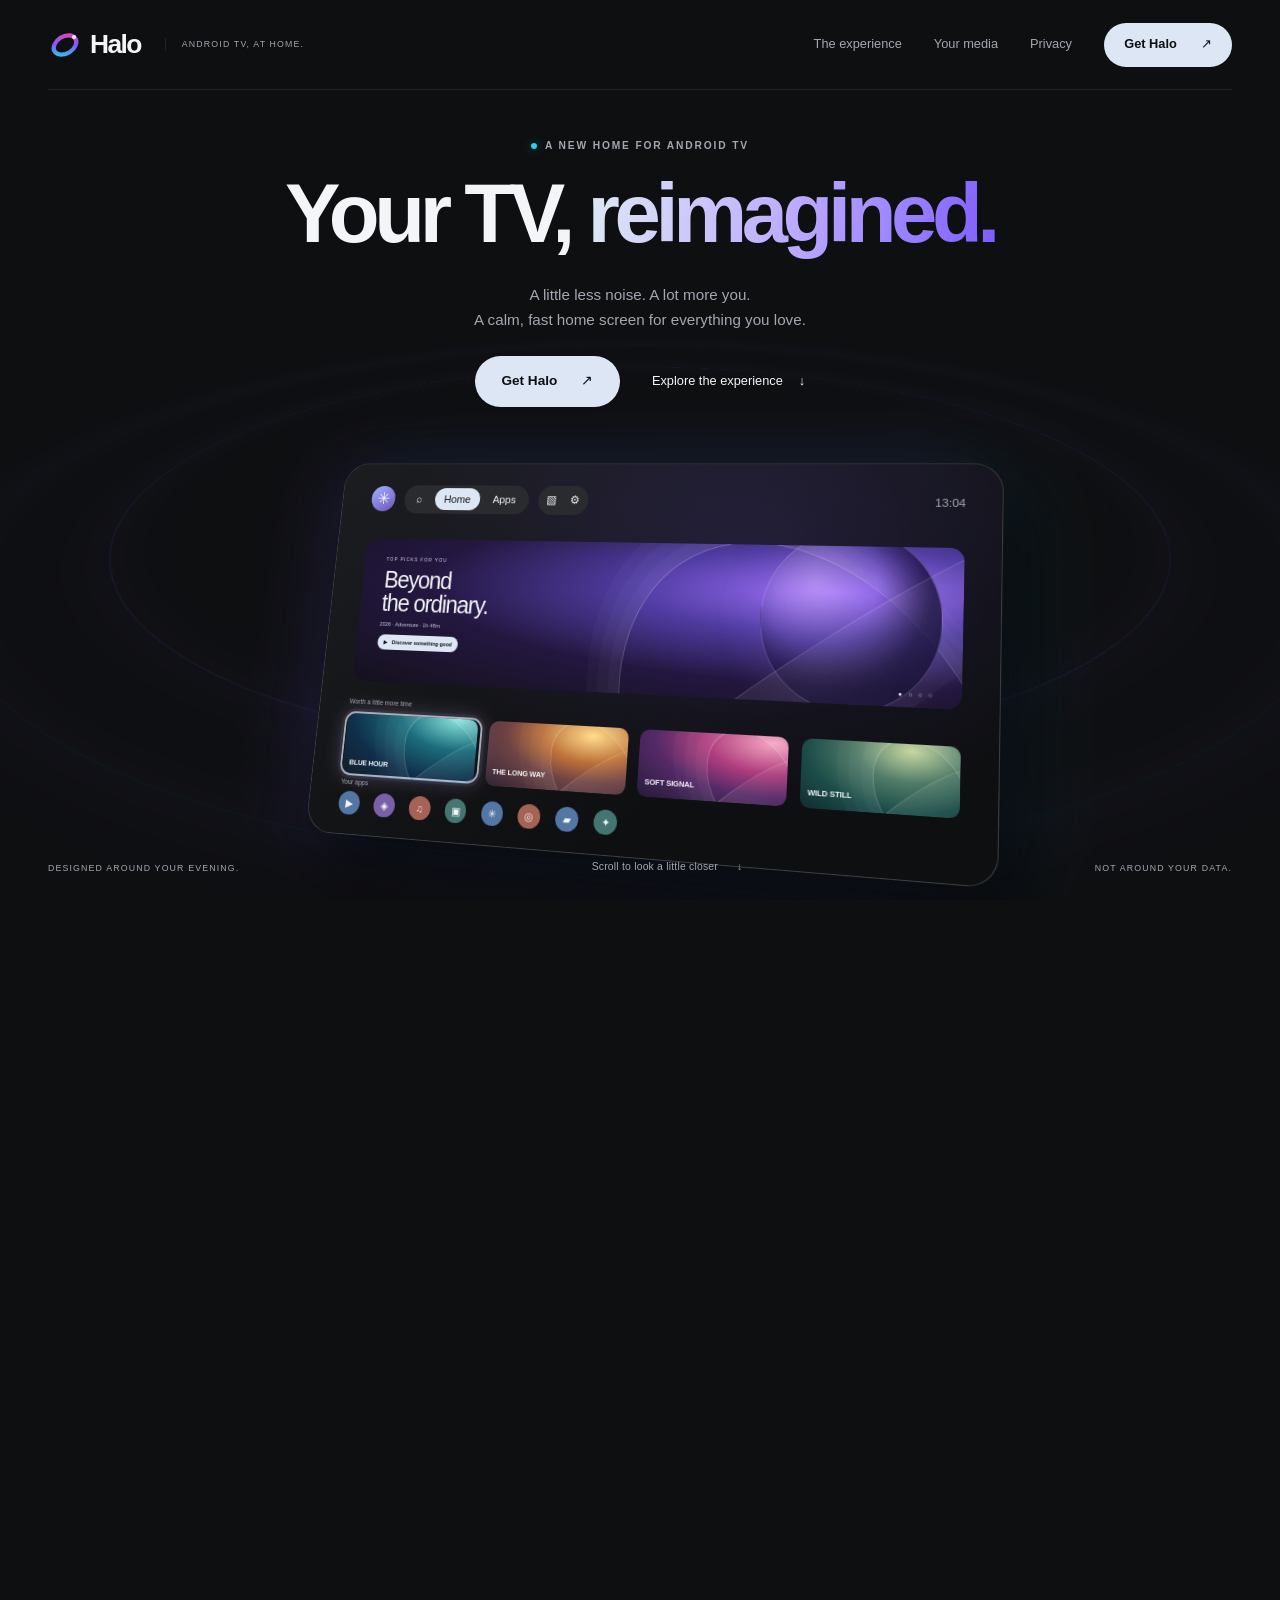
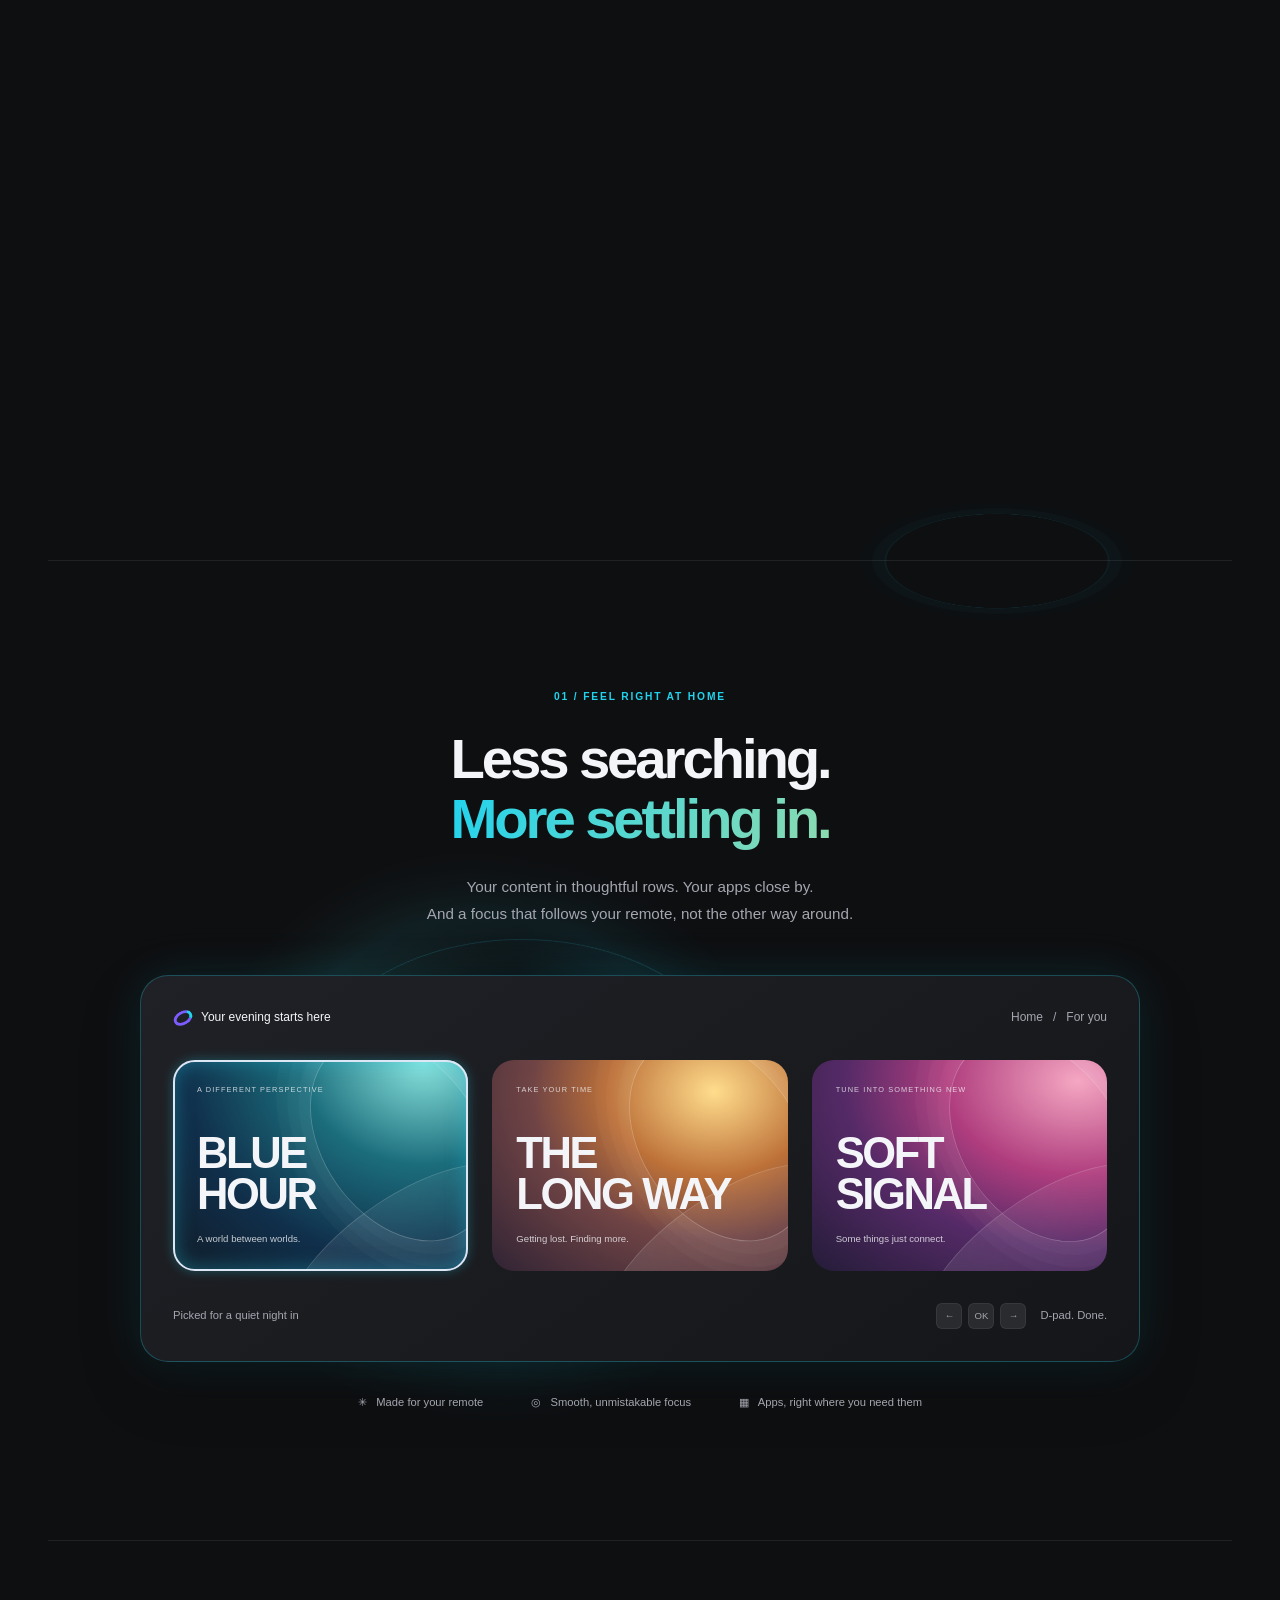
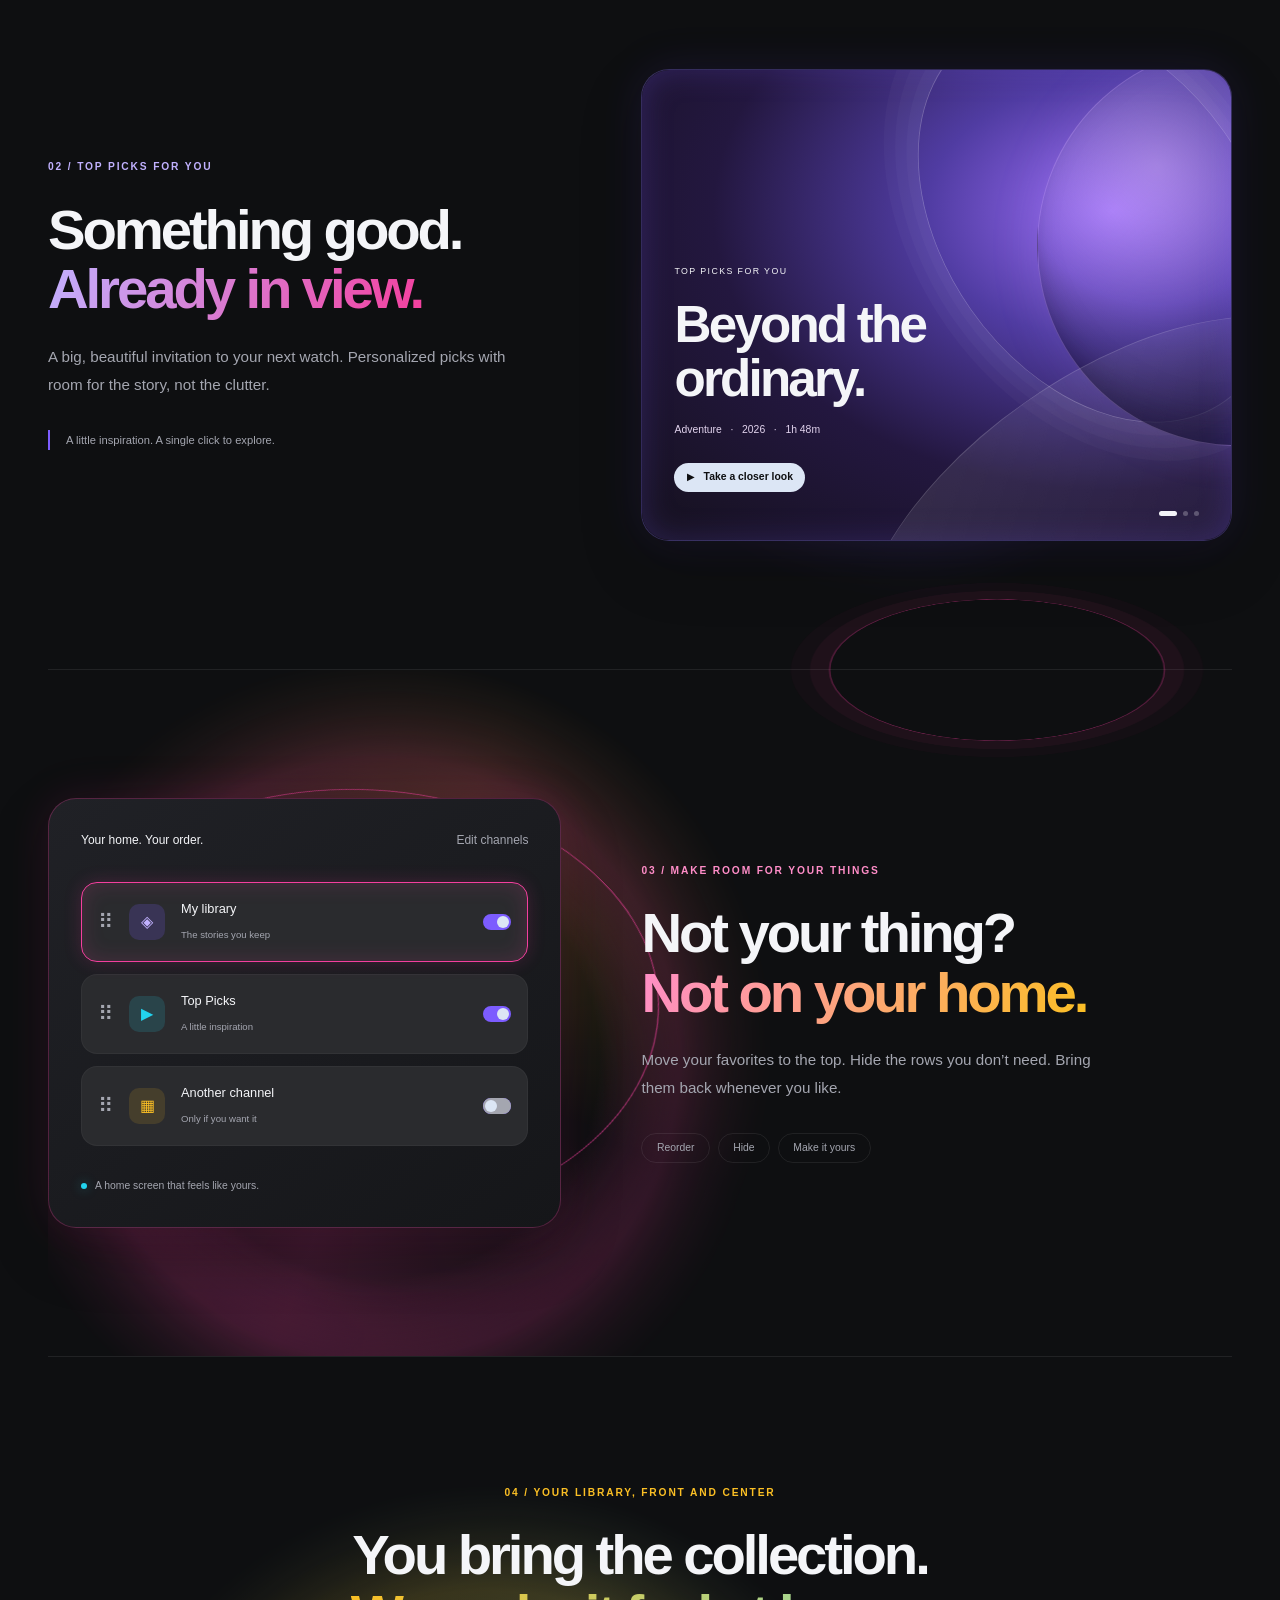
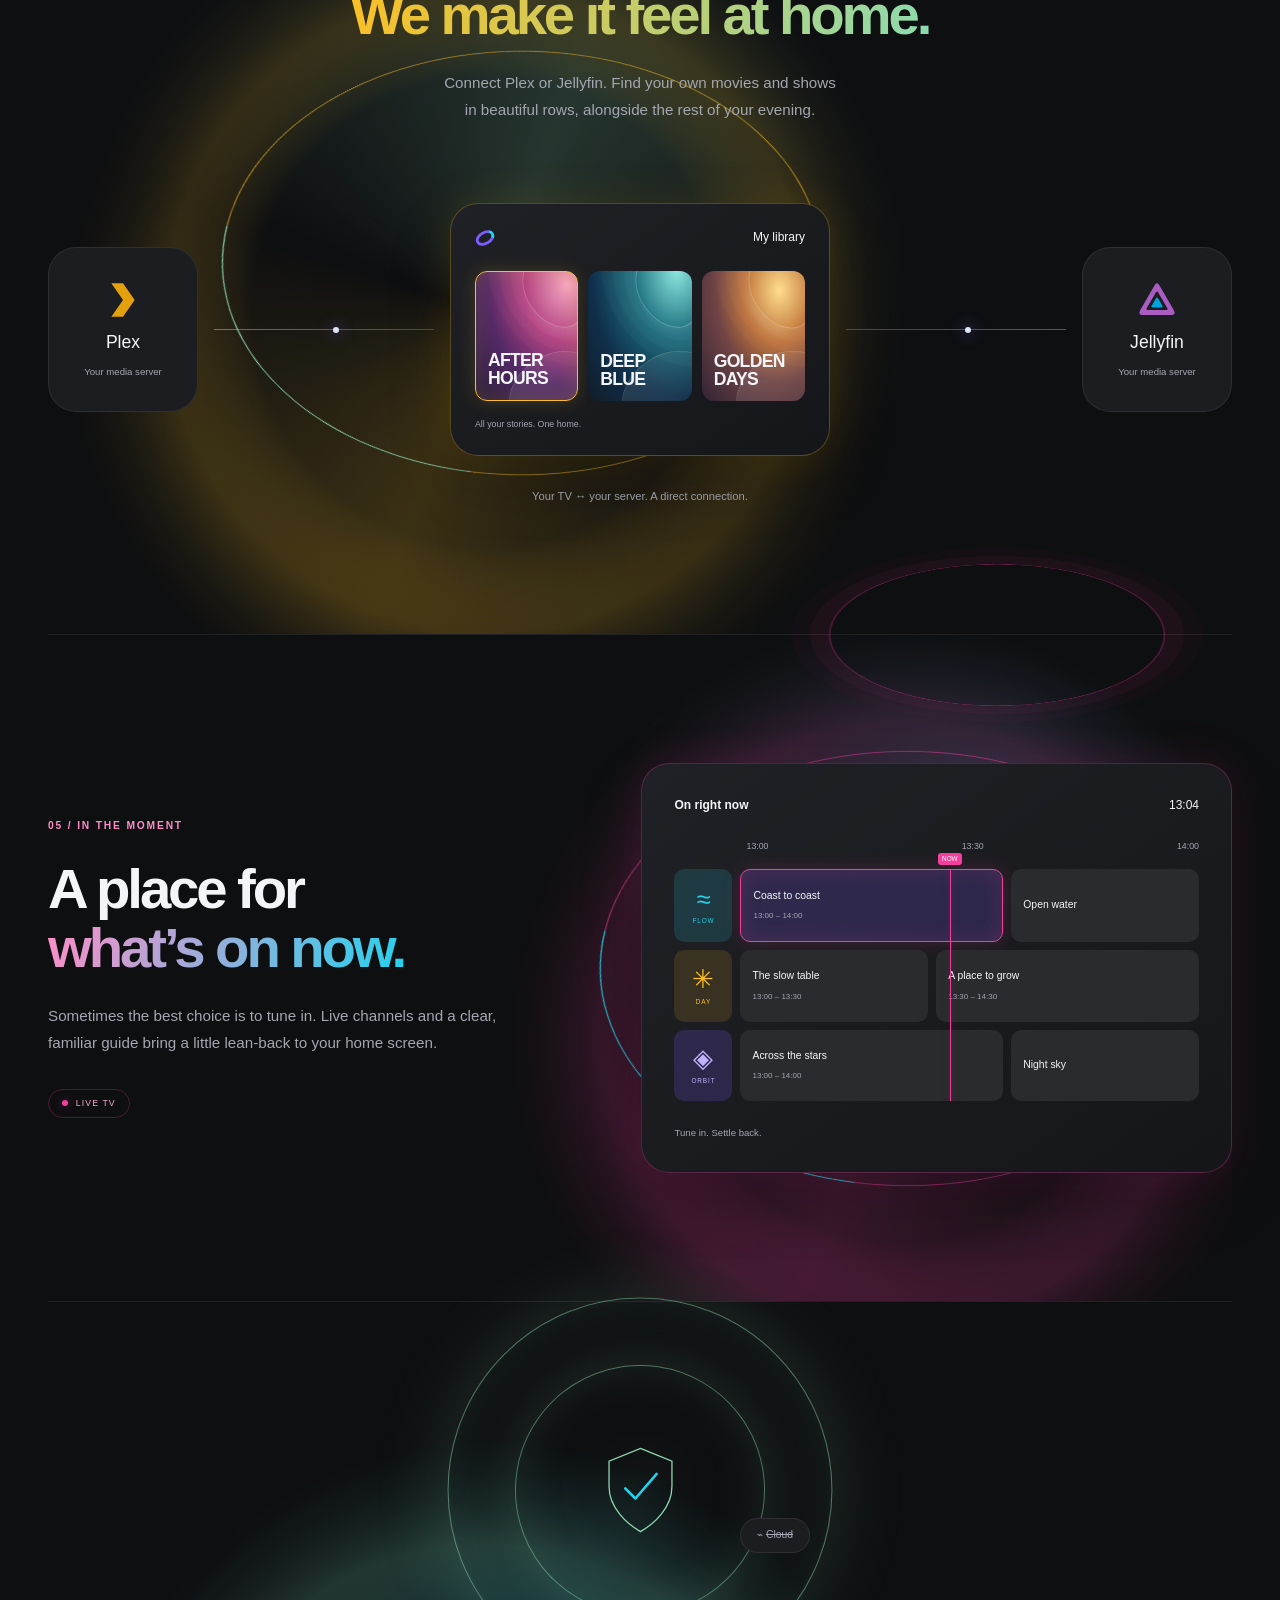
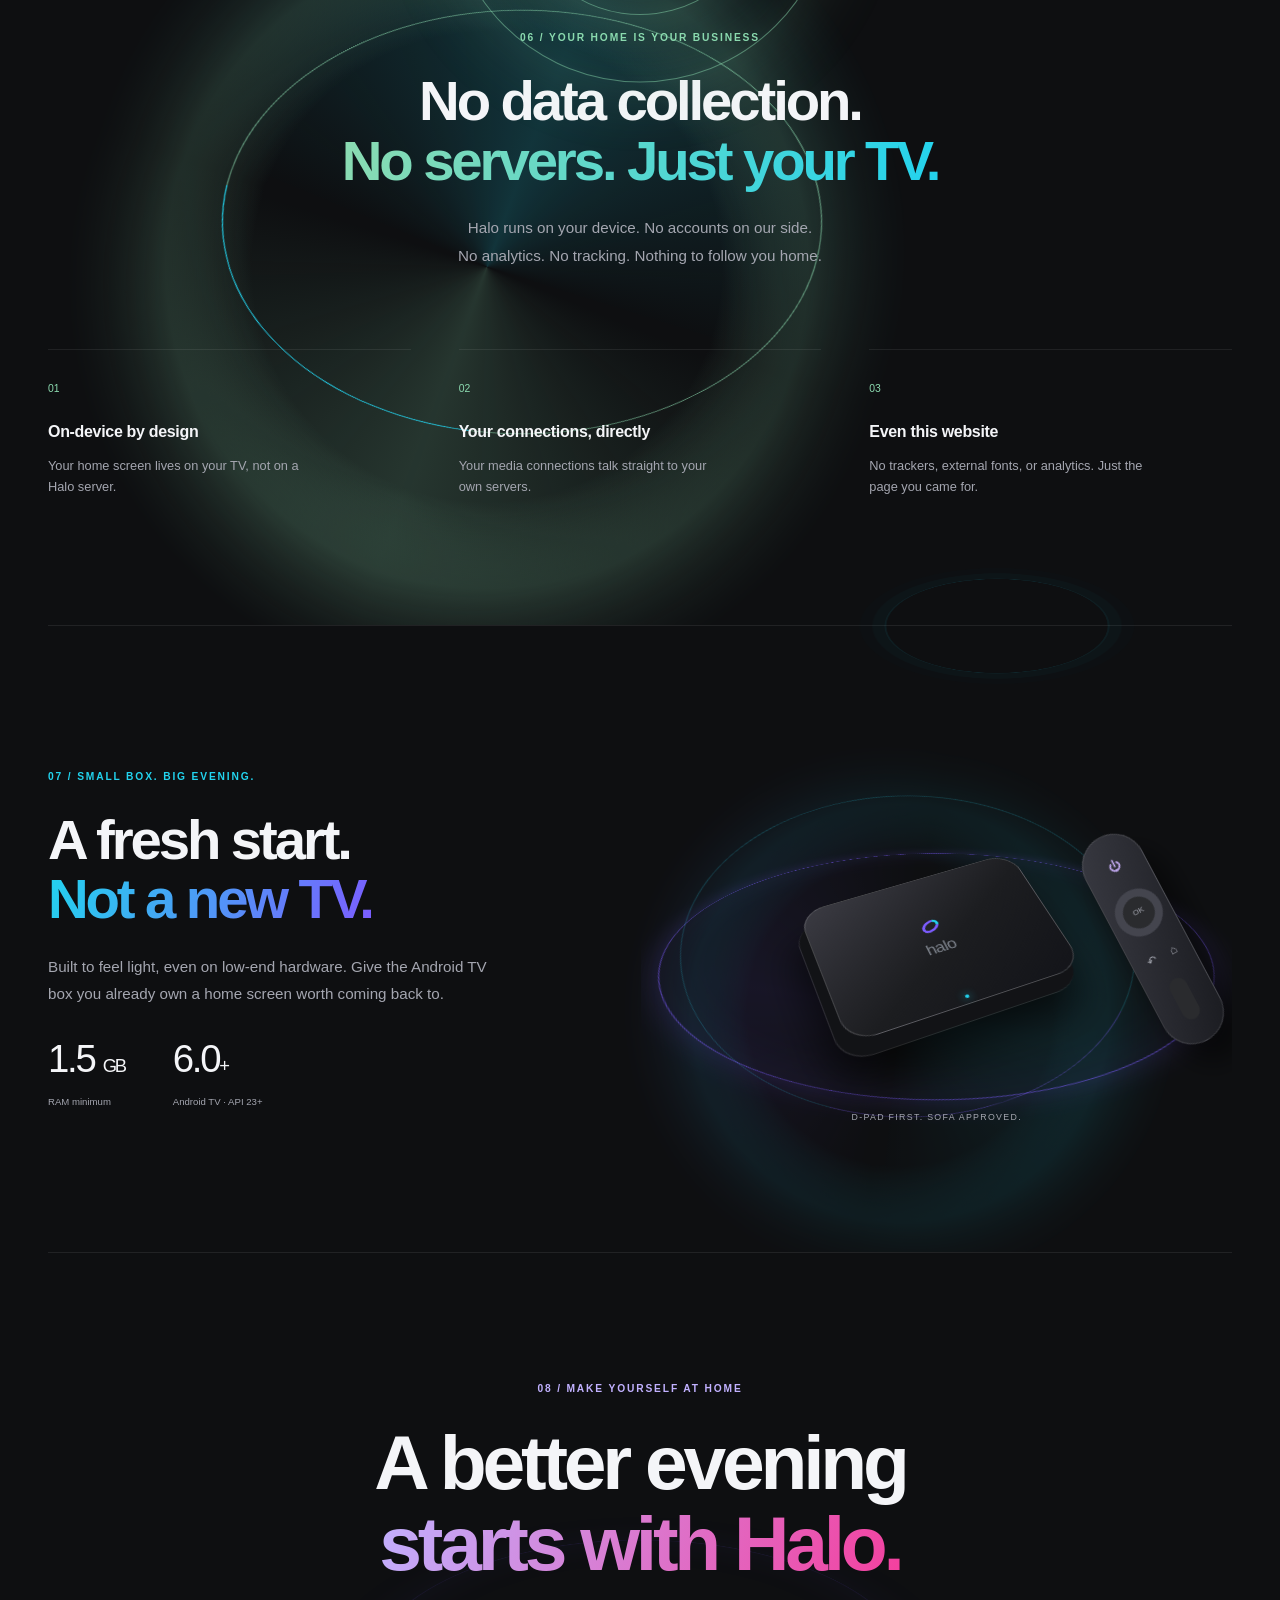
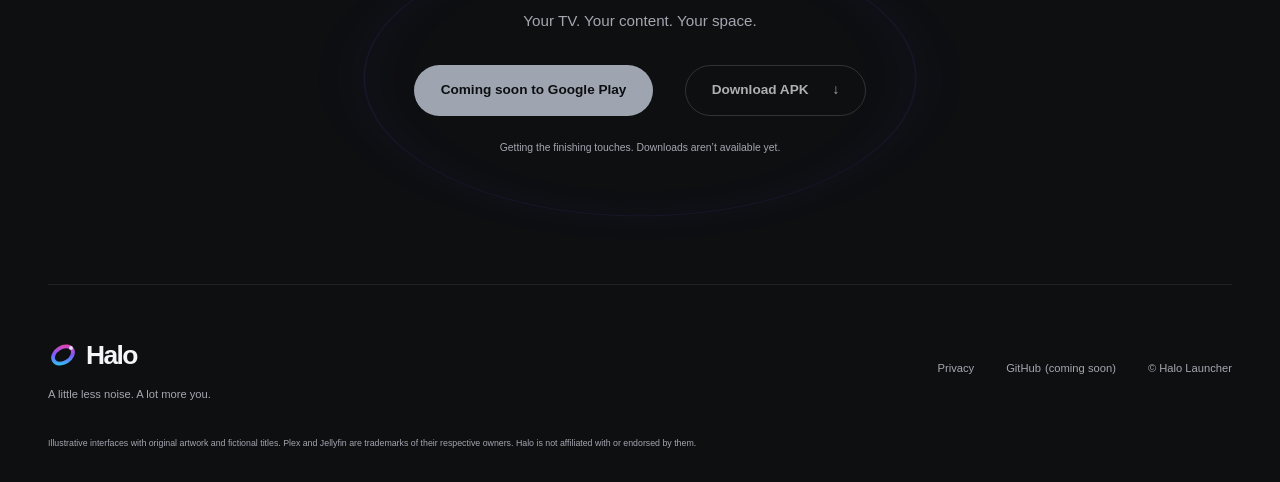
==== index.html @ 6232c65d "Add Halo Launcher presentation website" ====
<!doctype html>
<html lang="en">
<head>
  <meta charset="utf-8">
  <meta name="viewport" content="width=device-width, initial-scale=1">
  <meta name="theme-color" content="#0e0f11">
  <meta name="description" content="Meet Halo: a calm, fast home screen for Android TV. Your apps, personal media, and live TV. On your terms. No data collection. No servers.">
  <meta property="og:type" content="website">
  <meta property="og:title" content="Halo — Your TV, reimagined.">
  <meta property="og:description" content="A calm, fast home screen for Android TV. Your entertainment. Your space.">
  <meta property="og:url" content="https://halolauncher.com/">
  <meta name="twitter:card" content="summary">
  <meta name="twitter:title" content="Halo — Your TV, reimagined.">
  <meta name="twitter:description" content="A calm, fast home screen for Android TV. No data collection. No servers.">
  <link rel="canonical" href="https://halolauncher.com/">
  <link rel="icon" href="favicon.svg" type="image/svg+xml">
  <link rel="stylesheet" href="assets/css/site.css">
  <script src="assets/js/site.js" defer></script>
  <title>Halo — Your TV, reimagined.</title>
</head>
<body>
  <a class="skip" href="#main">Skip to content</a>
  <header class="site-header">
    <a class="brand" href="#" aria-label="Halo home"><img src="favicon.svg" width="34" height="34" alt="">Halo<span class="brand-caption">ANDROID TV, AT HOME.</span></a>
    <nav aria-label="Main navigation">
      <button class="menu-button" aria-expanded="false" aria-controls="nav-links">Menu <span aria-hidden="true">＋</span></button>
      <div id="nav-links" class="nav-links"><a href="#features">The experience</a><a href="#connections">Your media</a><a href="#privacy">Privacy</a><a class="button button-small" href="#download">Get Halo <span aria-hidden="true">↗</span></a></div>
    </nav>
  </header>
  <main id="main">
    <section class="hero" id="intro" aria-labelledby="hero-title">
      <div class="hero-sticky">
        <div class="hero-copy">
          <p class="eyebrow"><span class="status-dot"></span> A NEW HOME FOR ANDROID TV</p>
          <h1 id="hero-title">Your TV,<br class="mobile-break"> <span>reimagined.</span></h1>
          <p>A little less noise. A lot more you.<br>A calm, fast home screen for everything you love.</p>
          <div class="actions"><a class="button" href="#download">Get Halo <span aria-hidden="true">↗</span></a><a class="text-link" href="#features">Explore the experience <span aria-hidden="true">↓</span></a></div>
        </div>
        <div class="hero-stage" role="img" aria-label="Stylized Halo TV home screen with navigation, a Top Picks carousel, content cards, and apps. Scroll to see its six layers separate.">
          <div class="orbit orbit-one"></div><div class="orbit orbit-two"></div>
          <div class="tv-stack">
            <div class="tv-layer backdrop-layer" style="--layer:0"><div class="ambient"></div></div>
            <div class="tv-layer nav-layer" style="--layer:1"><div class="tv-topbar"><span class="avatar">✳</span><div class="tv-pills"><span>⌕</span><b>Home</b><span>Apps</span></div><div class="tv-pills tools"><span>▧</span><span>⚙</span></div><time>13:04</time></div></div>
            <div class="tv-layer picks-layer" style="--layer:2"><div class="tv-pick art art-violet"><div class="pick-text"><small>TOP PICKS FOR YOU</small><strong>Beyond<br>the ordinary.</strong><span>2026 · Adventure · 1h 48m</span><div class="mini-button">▶ &nbsp; Discover something good</div></div><div class="art-orb"></div><div class="tiny-dots">● ○ ○ ○</div></div></div>
            <div class="tv-layer rows-layer" style="--layer:3"><div class="tv-row"><small>Worth a little more time</small><div class="mini-cards"><div class="art art-cyan"><span>BLUE HOUR</span></div><div class="art art-amber"><span>THE LONG WAY</span></div><div class="art art-pink"><span>SOFT SIGNAL</span></div><div class="art art-green"><span>WILD STILL</span></div></div></div></div>
            <div class="tv-layer apps-layer" style="--layer:4"><div class="tv-apps"><small>Your apps</small><div class="app-icons"><i>▶</i><i>◈</i><i>♫</i><i>▣</i><i>✳</i><i>◎</i><i>▰</i><i>✦</i></div></div></div>
            <div class="tv-layer focus-layer" style="--layer:5"><div class="hero-focus"></div></div>
          </div>
          <div class="stack-labels" aria-hidden="true"><span class="layer-label" data-number="01">01 / A little atmosphere</span><span class="layer-label" data-number="02">02 / Familiar by design</span><span class="layer-label" data-number="03">03 / Your next favorite</span><span class="layer-label" data-number="04">04 / Everything in its place</span><span class="layer-label" data-number="05">05 / One click away</span><span class="layer-label" data-number="06">06 / Focus on what matters</span></div>
        </div>
        <div class="hero-bottom"><span>DESIGNED AROUND YOUR EVENING.</span><span class="scroll-cue">Scroll to look a little closer <span aria-hidden="true">↓</span></span><span>NOT AROUND YOUR DATA.</span></div>
      </div>
    </section>

    <section id="features" class="feature home-feature" data-progress aria-labelledby="home-title">
      <div class="feature-halo" aria-hidden="true"></div><div class="halo-divider" aria-hidden="true"></div>
      <div class="section-heading"><p class="eyebrow">01 / FEEL RIGHT AT HOME</p><h2 id="home-title">Less searching.<br><span>More settling in.</span></h2><p>Your content in thoughtful rows. Your apps close by.<br class="desktop-break"> And a focus that follows your remote, not the other way around.</p></div>
      <div class="home-demo demo-panel" role="img" aria-label="Content row demonstration: focus moves smoothly between Blue Hour, The Long Way, and Soft Signal as you scroll.">
        <div class="demo-topline"><span><span class="mini-halo"></span> Your evening starts here</span><span class="muted">Home &nbsp; / &nbsp; For you</span></div>
        <div class="home-cards"><div class="poster art art-cyan"><span class="poster-kicker">A DIFFERENT PERSPECTIVE</span><strong>BLUE<br>HOUR</strong><small>A world between worlds.</small></div><div class="poster art art-amber"><span class="poster-kicker">TAKE YOUR TIME</span><strong>THE<br>LONG WAY</strong><small>Getting lost. Finding more.</small></div><div class="poster art art-pink"><span class="poster-kicker">TUNE INTO SOMETHING NEW</span><strong>SOFT<br>SIGNAL</strong><small>Some things just connect.</small></div><div class="moving-focus"></div></div>
        <div class="home-demo-footer"><span>Picked for a quiet night in</span><div class="remote-hint"><kbd>←</kbd><kbd>OK</kbd><kbd>→</kbd><span>D-pad. Done.</span></div></div>
      </div>
      <div class="feature-notes"><span>✳ &nbsp; Made for your remote</span><span>◎ &nbsp; Smooth, unmistakable focus</span><span>▦ &nbsp; Apps, right where you need them</span></div>
    </section>

    <section class="feature split picks-feature" id="top-picks" data-progress aria-labelledby="picks-title">
      <div class="feature-halo" aria-hidden="true"></div>
      <div class="feature-copy"><p class="eyebrow">02 / TOP PICKS FOR YOU</p><h2 id="picks-title">Something good.<br><span>Already in view.</span></h2><p>A big, beautiful invitation to your next watch. Personalized picks with room for the story, not the clutter.</p><p class="detail-note">A little inspiration. A single click to explore.</p></div>
      <div class="carousel-demo demo-panel" role="img" aria-label="Top Picks carousel advances between invented titles Beyond the Ordinary, Blue Hour, and The Long Way as you scroll.">
        <div class="carousel-track"><article class="carousel-slide art art-violet"><div class="art-orb"></div><div class="slide-copy"><small>TOP PICKS FOR YOU</small><h3>Beyond the<br>ordinary.</h3><p>Adventure &nbsp; · &nbsp; 2026 &nbsp; · &nbsp; 1h 48m</p><span class="mini-button">▶ &nbsp; Take a closer look</span></div></article><article class="carousel-slide art art-cyan"><div class="slide-copy"><small>TOP PICKS FOR YOU</small><h3>Blue<br>Hour.</h3><p>Discovery &nbsp; · &nbsp; 2026 &nbsp; · &nbsp; 52m</p><span class="mini-button">▶ &nbsp; Take a closer look</span></div></article><article class="carousel-slide art art-amber"><div class="slide-copy"><small>TOP PICKS FOR YOU</small><h3>The<br>Long Way.</h3><p>Travel &nbsp; · &nbsp; 2026 &nbsp; · &nbsp; 1h 32m</p><span class="mini-button">▶ &nbsp; Take a closer look</span></div></article></div>
        <div class="carousel-dots"><i></i><i></i><i></i></div>
      </div>
    </section>

    <section class="feature split channels-feature" id="channels" data-progress aria-labelledby="channels-title">
      <div class="feature-halo" aria-hidden="true"></div><div class="halo-divider" aria-hidden="true"></div>
      <div class="channel-demo demo-panel" role="img" aria-label="Editable channels demonstration. A personal library moves to the top, while an unwanted row is hidden.">
        <div class="demo-topline"><span>Your home. Your order.</span><span class="muted">Edit channels</span></div>
        <div class="channel-rows"><div class="channel-row channel-a"><span class="drag-handle">⠿</span><span class="row-icon violet">◈</span><div><strong>My library</strong><small>The stories you keep</small></div><span class="toggle on"></span></div><div class="channel-row channel-b"><span class="drag-handle">⠿</span><span class="row-icon cyan">▶</span><div><strong>Top Picks</strong><small>A little inspiration</small></div><span class="toggle on"></span></div><div class="channel-row channel-c"><span class="drag-handle">⠿</span><span class="row-icon amber">▦</span><div><strong>Another channel</strong><small>Only if you want it</small></div><span class="toggle off"></span></div></div>
        <div class="saved-note"><span class="status-dot"></span> A home screen that feels like yours.</div>
      </div>
      <div class="feature-copy"><p class="eyebrow">03 / MAKE ROOM FOR YOUR THINGS</p><h2 id="channels-title">Not your thing?<br><span>Not on your home.</span></h2><p>Move your favorites to the top. Hide the rows you don’t need. Bring them back whenever you like.</p><div class="inline-tags"><span>Reorder</span><span>Hide</span><span>Make it yours</span></div></div>
    </section>

    <section class="feature connections-feature" id="connections" data-progress aria-labelledby="connections-title">
      <div class="feature-halo" aria-hidden="true"></div>
      <div class="section-heading"><p class="eyebrow">04 / YOUR LIBRARY, FRONT AND CENTER</p><h2 id="connections-title">You bring the collection.<br><span>We make it feel at home.</span></h2><p>Connect Plex or Jellyfin. Find your own movies and shows<br class="desktop-break"> in beautiful rows, alongside the rest of your evening.</p></div>
      <div class="connection-diagram" role="img" aria-label="Plex and Jellyfin connect directly to Halo, bringing your personal media libraries to your TV.">
        <div class="provider provider-plex"><img src="assets/img/plex.svg" width="40" height="40" alt=""><strong>Plex</strong><small>Your media server</small></div>
        <div class="connection-wire wire-left"><span></span></div>
        <div class="library-tv demo-panel"><div class="demo-topline"><span class="mini-halo"></span><span>My library</span></div><div class="library-posters"><div class="art art-pink">AFTER<br>HOURS</div><div class="art art-cyan">DEEP<br>BLUE</div><div class="art art-amber">GOLDEN<br>DAYS</div></div><small>All your stories. One home.</small></div>
        <div class="connection-wire wire-right"><span></span></div>
        <div class="provider provider-jellyfin"><img src="assets/img/jellyfin.svg" width="40" height="40" alt=""><strong>Jellyfin</strong><small>Your media server</small></div>
      </div>
      <p class="diagram-caption">Your TV ↔ your server. A direct connection.</p>
    </section>

    <section class="feature split live-feature" id="live-tv" data-progress aria-labelledby="live-title">
      <div class="feature-halo" aria-hidden="true"></div><div class="halo-divider" aria-hidden="true"></div>
      <div class="feature-copy"><p class="eyebrow">05 / IN THE MOMENT</p><h2 id="live-title">A place for<br><span>what’s on now.</span></h2><p>Sometimes the best choice is to tune in. Live channels and a clear, familiar guide bring a little lean-back to your home screen.</p><span class="live-badge"><span class="status-dot"></span> LIVE TV</span></div>
      <div class="epg demo-panel" role="img" aria-label="Illustrative live TV guide with three invented channels. A now indicator moves across programs as you scroll.">
        <div class="demo-topline"><strong>On right now</strong><span>13:04</span></div><div class="epg-times"><span>13:00</span><span>13:30</span><span>14:00</span></div><div class="epg-body"><div class="epg-row"><span class="station cyan">≈<small>FLOW</small></span><div class="program current">Coast to coast<small>13:00 – 14:00</small></div><div class="program">Open water</div></div><div class="epg-row"><span class="station amber">✳<small>DAY</small></span><div class="program">The slow table<small>13:00 – 13:30</small></div><div class="program">A place to grow<small>13:30 – 14:30</small></div></div><div class="epg-row"><span class="station violet">◈<small>ORBIT</small></span><div class="program">Across the stars<small>13:00 – 14:00</small></div><div class="program">Night sky</div></div><div class="now-line"><span>NOW</span></div></div><p class="epg-caption">Tune in. Settle back.</p>
      </div>
    </section>

    <section class="feature privacy-feature" id="privacy" data-progress aria-labelledby="privacy-title">
      <div class="feature-halo" aria-hidden="true"></div>
      <div class="privacy-visual" aria-hidden="true"><div class="privacy-ring ring-outer"></div><div class="privacy-ring ring-inner"></div><svg class="shield" viewBox="0 0 100 110" fill="none"><path d="M50 6 87 21v30c0 25-21 44-37 53C34 95 13 76 13 51V21Z"/><path class="shield-check" d="m32 53 12 12 25-29"/></svg><span class="privacy-satellite">⌁ <s>Cloud</s></span></div>
      <div class="section-heading"><p class="eyebrow">06 / YOUR HOME IS YOUR BUSINESS</p><h2 id="privacy-title">No data collection.<br><span>No servers. Just your TV.</span></h2><p>Halo runs on your device. No accounts on our side.<br class="desktop-break"> No analytics. No tracking. Nothing to follow you home.</p></div>
      <div class="privacy-facts"><div><span>01</span><h3>On-device by design</h3><p>Your home screen lives on your TV, not on a Halo server.</p></div><div><span>02</span><h3>Your connections, directly</h3><p>Your media connections talk straight to your own servers.</p></div><div><span>03</span><h3>Even this website</h3><p>No trackers, external fonts, or analytics. Just the page you came for.</p></div></div>
    </section>

    <section class="feature split hardware-feature" id="any-tv" data-progress aria-labelledby="hardware-title">
      <div class="feature-halo" aria-hidden="true"></div><div class="halo-divider" aria-hidden="true"></div>
      <div class="feature-copy"><p class="eyebrow">07 / SMALL BOX. BIG EVENING.</p><h2 id="hardware-title">A fresh start.<br><span>Not a new TV.</span></h2><p>Built to feel light, even on low-end hardware. Give the Android TV box you already own a home screen worth coming back to.</p><div class="hardware-specs"><div><strong>1.5 <span>GB</span></strong><small>RAM minimum</small></div><div><strong>6.0<span>+</span></strong><small>Android TV · API 23+</small></div></div></div>
      <div class="hardware-visual" role="img" aria-label="An Android TV box and D-pad remote surrounded by a glowing Halo ring."><div class="hardware-halo"></div><div class="tv-box"><span class="mini-halo"></span><span>halo</span><i></i></div><div class="remote"><span class="remote-power">⏻</span><div class="dpad"><span>OK</span></div><div class="remote-buttons"><span>↶</span><span>⌂</span></div><i></i></div><span class="hardware-label">D-PAD FIRST. SOFA APPROVED.</span></div>
    </section>

    <section class="feature download-feature" id="download" data-progress aria-labelledby="download-title"><div class="download-orbit" aria-hidden="true"></div><p class="eyebrow">08 / MAKE YOURSELF AT HOME</p><h2 id="download-title">A better evening<br><span>starts with Halo.</span></h2><p>Your TV. Your content. Your space.</p><div class="actions"><a class="button unavailable" href="#" aria-disabled="true">Coming soon to Google Play</a><a class="button button-outline unavailable" href="#" aria-disabled="true">Download APK <span aria-hidden="true">↓</span></a></div><p class="availability-note">Getting the finishing touches. Downloads aren’t available yet.</p></section>
  </main>
  <footer class="site-footer"><div><a class="brand" href="#" aria-label="Halo home"><img src="favicon.svg" width="30" height="30" alt="">Halo</a><p>A little less noise. A lot more you.</p></div><div class="footer-links"><a href="#privacy">Privacy</a><a class="unavailable" href="#" aria-disabled="true">GitHub <span class="muted">(coming soon)</span></a><span>© Halo Launcher</span></div><p class="legal-note">Illustrative interfaces with original artwork and fictional titles. Plex and Jellyfin are trademarks of their respective owners. Halo is not affiliated with or endorsed by them.</p></footer>
</body>
</html>
---- assets/css/site.css ----
/* Site tokens. The TV palette is shared by every illustrative interface. */
:root {
  color-scheme: dark;
  --bg: #0e0f11;
  --surface: #1c1d20;
  --surface-raised: #2a2b2e;
  --text: #f4f5f8;
  --muted: #a4a6b0;
  --subtle: #a4a6b0;
  --selected: #dce6f5;
  --violet: #7c5cff;
  --cyan: #22d3ee;
  --pink: #f43f9e;
  --amber: #fbbf24;
  --green: #8cdbb0;
  --line: #ffffff14;
  --radius: 28px;
  --pill: 999px;
  --space-1: .5rem;
  --space-2: 1rem;
  --space-3: 1.5rem;
  --space-4: 2rem;
  --space-5: 3rem;
  --space-6: 5rem;
  --space-7: 8rem;
  --body: 1rem;
  --small: .75rem;
  --heading: clamp(2.35rem, 4.4vw, 4.2rem);
  --page: min(1200px, calc(100% - 96px));
  --accent: var(--cyan);
  --accent-end: var(--green);
  --accent-ink: var(--cyan);
  --halo-opacity: .38;
  font-family: -apple-system, BlinkMacSystemFont, "Segoe UI", sans-serif;
  font-synthesis: none;
  background: var(--bg);
  color: var(--text);
}
* { box-sizing: border-box; }
html { scroll-behavior: smooth; scroll-padding-top: 100px; }
body { margin: 0; font-size: var(--body); line-height: 1.6; }
::selection { background: var(--violet); color: var(--text); }
a { color: inherit; text-decoration: none; }
button { font: inherit; color: inherit; }
a, button { -webkit-tap-highlight-color: transparent; }
a:focus-visible, button:focus-visible { outline: 2px solid var(--cyan); outline-offset: 6px; }
img, svg { display: block; max-width: 100%; }
h1, h2, h3, p { margin: 0; }
h1, h2, h3 { line-height: 1.06; font-weight: 550; letter-spacing: -.055em; text-wrap: balance; }
h2 { font-size: var(--heading); }
h2 span { color: var(--muted); }
p { text-wrap: pretty; }
.muted { color: var(--muted); }
.skip { position: fixed; top: -100px; left: var(--space-2); z-index: 100; background: var(--selected); color: var(--bg); padding: var(--space-2); border-radius: var(--radius); }
.skip:focus { top: var(--space-2); }
.site-header { width: var(--page); height: 90px; margin: auto; display: flex; align-items: center; justify-content: space-between; position: sticky; top: 0; z-index: 20; border-bottom: 1px solid var(--line); background: var(--bg); }
.brand { display: inline-flex; align-items: center; gap: var(--space-1); font-size: 1.65rem; font-weight: 650; letter-spacing: -.06em; line-height: 1; min-height: 44px; }
.brand-caption { font-size: .55rem; line-height: 1.4; font-weight: 500; letter-spacing: .13em; white-space: nowrap; margin-left: var(--space-2); color: var(--muted); padding-left: var(--space-2); border-left: 1px solid var(--line); }
.nav-links { display: flex; align-items: center; gap: var(--space-4); }
.nav-links > a { font-size: .8rem; color: var(--muted); display: inline-flex; align-items: center; min-height: 44px; }
.nav-links > a:hover, .footer-links a:hover { color: var(--text); }
.button { display: inline-flex; align-items: center; justify-content: center; gap: var(--space-3); border-radius: var(--pill); background: var(--selected); color: var(--bg); padding: .85rem 1.6rem; font-size: .85rem; font-weight: 600; border: 1px solid transparent; min-height: 48px; transition: transform 150ms, background 150ms; }
.button:hover { background: var(--text); transform: translateY(-2px); }
.button:active { transform: translateY(0); }
.nav-links > .button-small { color: var(--bg); padding: .55rem 1.2rem; }
.button-outline { background: transparent; color: var(--text); border-color: #ffffff38; }
.button-outline:hover { background: var(--surface-raised); }
.menu-button { display: none; }
.eyebrow { font-size: .64rem; letter-spacing: .18em; font-weight: 600; line-height: 1.6; color: var(--muted); display: flex; align-items: center; gap: var(--space-1); margin-bottom: var(--space-3); }
.status-dot { width: 6px; height: 6px; border-radius: var(--pill); background: var(--cyan); display: inline-block; box-shadow: 0 0 12px #22d3ee66; flex-shrink: 0; }
.actions { display: flex; align-items: center; justify-content: center; gap: var(--space-4); margin-top: var(--space-4); flex-wrap: wrap; }
.text-link { font-size: .8rem; display: inline-flex; align-items: center; gap: var(--space-2); min-height: 44px; }
.text-link:hover { color: var(--cyan); }
.hero { position: relative; overflow: clip; }
.hero-sticky { position: relative; padding-top: var(--space-5); min-height: 850px; }
.hero-copy { position: relative; text-align: center; z-index: 3; }
.hero-copy .eyebrow { justify-content: center; margin-bottom: var(--space-2); }
h1 { font-size: clamp(3.7rem, 6.5vw, 6.2rem); letter-spacing: -.065em; line-height: 1.05; }
h1 span { background: linear-gradient(100deg, #dce6f5 3%, #bba9ff 52%, #7c5cff 100%); background-clip: text; color: transparent; }
.hero-copy > p:not(.eyebrow) { font-size: .95rem; color: var(--muted); margin-top: var(--space-3); line-height: 1.65; }
.hero-copy .actions { margin-top: var(--space-3); }
.mobile-break { display: none; }
.hero-stage { position: relative; height: clamp(350px, 38vw, 540px); width: 100%; perspective: 1400px; display: grid; place-items: center; isolation: isolate; }
.orbit { width: min(1000px, 90vw); aspect-ratio: 1; border: 1px solid #7c5cff24; border-radius: 50%; position: absolute; pointer-events: none; transform: rotateX(70deg) rotateZ(-25deg); box-shadow: 0 0 100px #7c5cff0d, inset 0 0 80px #7c5cff0a; z-index: -1; }
.orbit-two { width: min(1250px, 105vw); border-color: #22d3ee0c; transform: rotateX(70deg) rotateZ(20deg); }
.tv-stack { position: relative; width: min(760px, 72vw); aspect-ratio: 16 / 9; container-type: inline-size; transform-style: preserve-3d; transform: rotateX(13deg) rotateY(-16deg) rotateZ(4deg); }
.tv-layer { position: absolute; inset: 0; border-radius: var(--radius); transform-style: preserve-3d; pointer-events: none; }
.backdrop-layer { background: var(--bg); border: 1px solid #ffffff32; box-shadow: 20px 35px 65px #0009, -25px 0 80px #7c5cff20, 30px 0 90px #22d3ee14; }
.ambient { position: absolute; inset: 0; overflow: hidden; border-radius: inherit; background: radial-gradient(ellipse at 65% 20%, #7c5cff26, transparent 60%), linear-gradient(145deg, var(--surface), var(--bg) 70%); }
.tv-topbar { position: absolute; top: 6%; left: 5%; right: 5%; display: flex; align-items: center; gap: 1.6cqw; font-size: 1.65cqw; }
.avatar { display: grid; place-items: center; width: 4cqw; height: 4cqw; font-size: 2.5cqw; border-radius: var(--pill); background: linear-gradient(145deg, #9bb5fc, #7452be); }
.tv-pills { display: flex; align-items: center; padding: .5cqw; background: var(--surface-raised); border-radius: var(--pill); gap: .6cqw; }
.tv-pills > * { padding: .4cqw 1.5cqw; font-weight: 500; }
.tv-pills b { border-radius: var(--pill); background: var(--selected); color: var(--bg); }
.tools span { padding: .4cqw .8cqw; }
.tv-topbar time { margin-left: auto; color: var(--muted); }
.tv-pick { position: absolute; top: 21%; left: 5%; right: 5%; height: 39%; border-radius: 2cqw; overflow: hidden; }
.art { position: relative; isolation: isolate; overflow: hidden; background-color: var(--surface); }
.tv-pick.art { position: absolute; }
.art-violet { background: radial-gradient(ellipse at 80% 30%, #9b6df7 0%, #503ca2 28%, #23173f 60%, #15111d); }
.art-cyan { background: radial-gradient(ellipse at 85% 0%, #8ce6df, #1b6d7c 35%, #102f4b 68%, #111c28); }
.art-amber { background: radial-gradient(ellipse at 75% 15%, #ffdd8d, #bd7138 33%, #704445 58%, #302334); }
.art-pink { background: radial-gradient(ellipse at 90% 10%, #f5a7c2, #af3d7e 35%, #552a67 62%, #241c38); }
.art-green { background: radial-gradient(ellipse at 70% 10%, #c7d8a1, #527c69 35%, #1c4d49 68%, #112b30); }
.art::before { content: ""; position: absolute; width: 75%; aspect-ratio: 1; border-radius: 50%; border: 1px solid #ffffff42; box-shadow: 0 0 0 14px #ffffff06, 0 0 0 28px #ffffff06, 0 0 0 42px #ffffff06; right: -15%; top: -15%; z-index: -1; transform: rotate(-35deg) scaleX(.7); }
.art::after { content: ""; position: absolute; width: 100%; height: 65%; background: linear-gradient(145deg, #ffffff1c, #ffffff00); border-top: 1px solid #ffffff25; border-radius: 50%; transform: rotate(-35deg); right: -30%; bottom: -30%; z-index: -1; }
.art-orb { position: absolute; height: 115%; aspect-ratio: 1; right: 3%; top: -10%; border-radius: 50%; background: radial-gradient(circle at 30% 30%, #f4d6ff55, #a98ce722 35%, #1c143a99 65%); border: 1px solid #d5b1ff33; box-shadow: inset -20px -20px 35px #120a3499, 0 0 50px #c6a0ff20; z-index: -1; }
.pick-text { position: absolute; top: 12%; left: 4%; display: flex; flex-direction: column; align-items: flex-start; gap: .8cqw; }
.pick-text small { font-size: .75cqw; letter-spacing: .2em; color: #e3d9fa; }
.pick-text strong { font-size: 3.6cqw; line-height: 1; font-weight: 500; letter-spacing: -.05em; }
.pick-text > span { font-size: .85cqw; color: #d4c9e7; }
.mini-button { padding: .6em 1.2em; border-radius: var(--pill); display: inline-flex; align-items: center; background: var(--selected); color: var(--bg); font-size: .8cqw; font-weight: 600; }
.tiny-dots { position: absolute; bottom: 5%; right: 4%; font-size: .9cqw; letter-spacing: .3em; color: var(--selected); }
.tv-row { position: absolute; top: 64%; left: 5%; right: 5%; }
.tv-row > small, .tv-apps > small { display: block; font-size: 1cqw; margin-bottom: 1cqw; color: var(--muted); }
.mini-cards { display: grid; grid-template-columns: repeat(4, 1fr); gap: 1.8cqw; }
.mini-cards > div { aspect-ratio: 2.3; border-radius: 1.4cqw; display: flex; align-items: flex-end; padding: 1cqw; }
.mini-cards span { font-size: 1.1cqw; font-weight: 600; letter-spacing: -.02em; }
.tv-apps { position: absolute; top: 85%; left: 5%; right: 5%; }
.tv-apps > small { margin-bottom: .6cqw; }
.app-icons { display: flex; gap: 2.3cqw; }
.app-icons i { width: 3.4cqw; height: 3.4cqw; font-size: 1.5cqw; font-style: normal; display: grid; place-items: center; border-radius: var(--pill); background: #5376a4; color: var(--text); }
.app-icons i:nth-child(2n) { background: #7960a8; }.app-icons i:nth-child(3n) { background: #a76256; }.app-icons i:nth-child(4n) { background: #437671; }
.hero-focus { position: absolute; top: 68%; left: 4.5%; width: 22.3%; height: 16.7%; border-radius: 1.7cqw; border: 2px solid #dce6f5bb; box-shadow: 0 0 20px #c6b1ff44, 0 0 0 3px #ffffff0d; }
.stack-labels { position: absolute; bottom: 7%; width: var(--page); max-width: 850px; display: grid; grid-template-columns: repeat(3, minmax(0, 1fr)); gap: var(--space-1); text-align: center; pointer-events: none; }
.layer-label { padding: var(--space-1); border: 1px solid var(--line); border-radius: var(--pill); background: var(--bg); font-size: 10px; letter-spacing: .08em; text-transform: uppercase; color: var(--text); opacity: 0; white-space: nowrap; }
.layer-label::before { content: ""; width: 24px; height: 1px; background: var(--violet); display: inline-block; vertical-align: middle; margin-right: var(--space-1); }
.hero-bottom { width: var(--page); display: flex; align-items: center; justify-content: space-between; margin: auto; position: relative; z-index: 3; padding-bottom: var(--space-3); font-size: .55rem; letter-spacing: .13em; color: var(--subtle); }
.scroll-cue { color: var(--muted); letter-spacing: .02em; font-size: .65rem; }.scroll-cue span { margin-left: var(--space-2); }
.feature { width: var(--page); margin: auto; padding: var(--space-7) 0; border-top: 1px solid var(--line); position: relative; isolation: isolate; --progress: 0; }
.home-feature { --accent: var(--cyan); --accent-end: var(--green); --accent-ink: var(--cyan); }
.picks-feature { --accent: var(--violet); --accent-end: var(--pink); --accent-ink: #c1b1ff; }
.channels-feature { --accent: var(--pink); --accent-end: var(--amber); --accent-ink: #ff8dc8; }
.connections-feature { --accent: var(--amber); --accent-end: var(--green); --accent-ink: var(--amber); }
.live-feature { --accent: var(--pink); --accent-end: var(--cyan); --accent-ink: #ff8dc8; }
.privacy-feature { --accent: var(--green); --accent-end: var(--cyan); --accent-ink: var(--green); }
.hardware-feature { --accent: var(--cyan); --accent-end: var(--violet); --accent-ink: var(--cyan); }
.download-feature { --accent: var(--violet); --accent-end: var(--pink); --accent-ink: #c1b1ff; }
.feature .eyebrow { color: var(--accent-ink); }
.feature h2 span { color: var(--accent-ink); background: linear-gradient(110deg, var(--accent-ink), var(--accent-end)); background-clip: text; -webkit-text-fill-color: transparent; }
/* Decorative halos live in their own clipped plane, never over the copy. */
.feature-halo { position: absolute; inset: 0; z-index: -1; overflow: clip; pointer-events: none; }
.feature-halo::before { content: ""; position: absolute; width: min(90%, 760px); aspect-ratio: 1; left: 5%; top: 20%; border-radius: 50%; background: radial-gradient(ellipse, transparent 38%, color-mix(in srgb, var(--accent) 26%, transparent) 52%, transparent 70%), conic-gradient(from 30deg, transparent, color-mix(in srgb, var(--accent) 20%, transparent), transparent, color-mix(in srgb, var(--accent-end) 20%, transparent), transparent); opacity: var(--halo-opacity); transform: rotate(-20deg) scale(.85); }
.feature-halo::before { mask-image: radial-gradient(circle, #000 40%, transparent 70%); }
.split .feature-halo::before { width: 60%; left: 42%; top: 5%; }
.channels-feature .feature-halo::before { left: -2%; }
.feature-halo::after { content: ""; position: absolute; width: min(65%, 520px); aspect-ratio: 1; left: 18%; top: 28%; border: 1px solid color-mix(in srgb, var(--accent) 65%, transparent); border-bottom-color: var(--accent-end); border-radius: 50%; opacity: var(--halo-opacity); transform: rotateX(45deg) rotate(-25deg); }
.split .feature-halo::after { left: 50%; top: 10%; width: 45%; }
.channels-feature .feature-halo::after { left: 3%; }
.halo-divider { position: absolute; width: min(36%, 280px); aspect-ratio: 1; top: 0; right: 8%; border: 1px solid color-mix(in srgb, var(--accent) 45%, transparent); border-radius: 50%; transform: translateY(-50%) rotateX(65deg); pointer-events: none; z-index: -1; box-shadow: 0 0 0 16px color-mix(in srgb, var(--accent) 5%, transparent), 0 0 0 32px color-mix(in srgb, var(--accent) 3%, transparent); }
.section-heading { text-align: center; max-width: 850px; margin: 0 auto var(--space-5); }
.section-heading .eyebrow { justify-content: center; }
.section-heading > p:not(.eyebrow), .feature-copy > p:not(.eyebrow) { color: var(--muted); font-size: .95rem; line-height: 1.8; margin-top: var(--space-3); }
.demo-panel { background: linear-gradient(145deg, #202126, #151619); border: 1px solid color-mix(in srgb, var(--accent) 28%, transparent); border-radius: var(--radius); box-shadow: 0 24px 64px #0003, 0 0 48px color-mix(in srgb, var(--accent) 12%, transparent); }
.channel-a, .program.current, .library-posters > :first-child { border: 1px solid var(--accent); box-shadow: inset 0 0 22px color-mix(in srgb, var(--accent) 16%, transparent), 0 0 18px color-mix(in srgb, var(--accent) 18%, transparent); }
.carousel-demo::after { content: ""; position: absolute; inset: 0; border-radius: inherit; box-shadow: inset 0 0 32px color-mix(in srgb, var(--accent) 22%, transparent); pointer-events: none; }
.privacy-feature .privacy-ring { border-color: color-mix(in srgb, var(--accent) 50%, transparent); box-shadow: 0 0 70px color-mix(in srgb, var(--accent) 16%, transparent), inset 0 0 50px color-mix(in srgb, var(--accent) 10%, transparent); }
.privacy-feature .shield { stroke: var(--accent-ink); filter: drop-shadow(0 0 20px color-mix(in srgb, var(--accent) 40%, transparent)); }
.privacy-facts > div > span { color: var(--accent-ink); }
.home-demo { padding: var(--space-4); max-width: 1000px; margin: auto; }
.demo-topline { display: flex; align-items: center; justify-content: space-between; gap: var(--space-2); font-size: .75rem; margin-bottom: var(--space-4); }.demo-topline > span:first-child { display: inline-flex; align-items: center; gap: var(--space-1); }
.mini-halo { display: inline-block; width: 20px; height: 14px; border: 3px solid var(--violet); border-right-color: var(--cyan); border-radius: 50%; transform: rotate(-30deg); }
.home-cards { position: relative; display: grid; grid-template-columns: repeat(3, 1fr); gap: var(--space-3); }
.poster { border-radius: 22px; aspect-ratio: 1.4; display: flex; flex-direction: column; justify-content: flex-end; padding: var(--space-3); }
.poster-kicker { font-size: .46rem; letter-spacing: .15em; margin-bottom: auto; color: #f4f5f8cc; }
.poster strong { font-size: clamp(1.2rem, 3.4vw, 3rem); line-height: .95; letter-spacing: -.055em; font-weight: 550; margin-top: var(--space-3); }
.poster small { font-size: .6rem; margin-top: var(--space-2); color: #f4f5f8cc; }
.moving-focus { position: absolute; top: 0; bottom: 0; left: 0; width: calc((100% - 48px) / 3); border-radius: 22px; border: 2px solid var(--selected); box-shadow: inset 0 0 20px color-mix(in srgb, var(--accent) 35%, transparent), 0 0 12px color-mix(in srgb, var(--accent) 30%, transparent); pointer-events: none; }
.home-demo-footer { display: flex; justify-content: space-between; align-items: center; gap: var(--space-2); margin-top: var(--space-4); font-size: .7rem; color: var(--muted); }
.remote-hint { display: flex; align-items: center; gap: 6px; }.remote-hint span { margin-left: var(--space-1); }kbd { background: var(--surface-raised); border: 1px solid #ffffff10; border-radius: 6px; font: inherit; min-width: 26px; height: 26px; display: grid; place-items: center; font-size: .6rem; }
.feature-notes { display: flex; justify-content: center; gap: var(--space-5); margin-top: var(--space-4); color: var(--muted); font-size: .7rem; }
.split { display: grid; grid-template-columns: minmax(0, 1fr) minmax(0, 1.15fr); align-items: center; gap: var(--space-6); }
.split > * { min-width: 0; }
.hardware-visual { overflow: clip; }
.feature-copy { max-width: 460px; }.feature-copy .detail-note { font-size: .7rem!important; border-left: 2px solid var(--violet); padding-left: var(--space-2); margin-top: var(--space-4)!important; }
.carousel-demo { position: relative; overflow: hidden; }
.carousel-track { display: grid; }
.carousel-slide { aspect-ratio: 1.25; }
html:not(.motion) .carousel-dots { display: none; }
.carousel-slide .art-orb { height: 85%; top: -5%; right: -35%; }.slide-copy { position: absolute; inset: auto var(--space-4) var(--space-5); }.slide-copy small { font-size: .55rem; letter-spacing: .16em; }.slide-copy h3 { font-size: clamp(2rem, 4vw, 3.5rem); margin-top: var(--space-2); }.slide-copy p { font-size: .65rem; margin-top: var(--space-2); color: #e1d3ed; }.slide-copy .mini-button { font-size: .65rem; margin-top: var(--space-3); }.carousel-dots { position: absolute; bottom: var(--space-3); right: var(--space-4); display: flex; gap: 6px; }.carousel-dots i { width: 5px; height: 5px; border-radius: var(--pill); background: #ffffff40; }.carousel-dots i:first-child { background: var(--text); width: 18px; }
.channel-demo { padding: var(--space-4); }.channel-rows { display: grid; gap: 12px; position: relative; }.channel-row { display: flex; align-items: center; gap: var(--space-2); background: var(--surface-raised); border: 1px solid #ffffff0a; border-radius: 16px; padding: var(--space-2); height: 80px; }.channel-row strong { display: block; font-size: .8rem; font-weight: 500; }.channel-row small { color: var(--muted); font-size: .6rem; }.drag-handle { color: var(--subtle); font-size: 1.3rem; }.row-icon { width: 36px; height: 36px; border-radius: 10px; display: grid; place-items: center; }.violet { background: #7c5cff30; color: #c1b1ff; }.cyan { background: #22d3ee25; color: var(--cyan); }.amber { background: #fbbf2420; color: var(--amber); }.toggle { width: 28px; height: 16px; border-radius: var(--pill); margin-left: auto; background: #747682; position: relative; flex-shrink: 0; }.toggle::after { content: ""; width: 12px; height: 12px; border-radius: 50%; background: var(--selected); position: absolute; top: 2px; left: 2px; }.toggle.on { background: var(--violet); }.toggle.on::after { transform: translateX(12px); }.saved-note { margin-top: var(--space-4); font-size: .65rem; color: var(--muted); display: flex; align-items: center; gap: var(--space-1); }.inline-tags { display: flex; flex-wrap: wrap; gap: var(--space-1); margin-top: var(--space-4); }.inline-tags span { font-size: .65rem; color: var(--muted); border: 1px solid var(--line); border-radius: var(--pill); padding: .35rem .9rem; }
.connection-diagram { display: grid; grid-template-columns: 150px 1fr 380px 1fr 150px; align-items: center; gap: var(--space-2); margin-top: var(--space-6); }.provider { display: flex; flex-direction: column; align-items: center; gap: var(--space-1); padding: var(--space-4) var(--space-2); border: 1px solid var(--line); border-radius: var(--radius); background: var(--surface); }.provider strong { font-size: 1.1rem; font-weight: 500; }.provider small { color: var(--muted); font-size: .6rem; }.connection-wire { position: relative; height: 1px; background: linear-gradient(90deg, #fbbf2480, #7c5cff80); }.wire-right { background: linear-gradient(90deg, #7c5cff80, #22d3ee80); }.connection-wire span { position: absolute; width: 6px; height: 6px; top: -2px; left: 45%; background: var(--selected); border-radius: var(--pill); box-shadow: 0 0 15px var(--violet); }.library-tv { padding: var(--space-3); }.library-tv .demo-topline { margin-bottom: var(--space-3); }.library-posters { display: grid; grid-template-columns: repeat(3, 1fr); gap: 10px; }.library-posters > div { aspect-ratio: .8; border-radius: 12px; padding: 12px; display: flex; align-items: flex-end; font-size: 1.1rem; line-height: 1; letter-spacing: -.04em; font-weight: 600; }.library-tv > small { display: block; font-size: .55rem; color: var(--muted); margin-top: var(--space-2); }.diagram-caption { font-size: .7rem; color: var(--muted); text-align: center; margin-top: var(--space-4); }
.live-badge { display: inline-flex; align-items: center; gap: var(--space-1); border: 1px solid #f43f9e44; border-radius: var(--pill); padding: .4rem .8rem; font-size: .55rem; letter-spacing: .12em; margin-top: var(--space-4); color: #f5a9cf; }.live-badge .status-dot { background: var(--pink); box-shadow: 0 0 10px #f43f9e66; }.epg { padding: var(--space-4); overflow: hidden; }.epg .demo-topline { margin-bottom: var(--space-3); }.epg-times { display: flex; justify-content: space-between; padding-left: 72px; color: var(--muted); font-size: .55rem; margin-bottom: var(--space-2); }.epg-body { position: relative; }.epg-row { display: grid; grid-template-columns: 58px 1.4fr 1fr; gap: 8px; margin-bottom: 8px; }.epg-row:nth-child(2) { grid-template-columns: 58px 1fr 1.4fr; }.station { display: flex; flex-direction: column; align-items: center; justify-content: center; border-radius: 10px; font-size: 1.6rem; line-height: 1; }.station small { font-size: .4rem; letter-spacing: .14em; margin-top: 6px; }.program { min-width: 0; padding: 18px 12px; border-radius: 10px; background: var(--surface-raised); font-size: .65rem; display: flex; flex-direction: column; justify-content: center; }.program small { font-size: .5rem; color: var(--muted); margin-top: 6px; }.program.current { background: #7c5cff30; border: 1px solid #7c5cff80; }.now-line { position: absolute; top: 0; bottom: 0; left: 43%; width: 1px; background: var(--pink); box-shadow: 0 0 10px #f43f9e40; }.now-line span { position: absolute; top: -16px; left: -12px; font-size: .4rem; padding: 1px 4px; background: var(--pink); border-radius: 3px; color: white; }.epg-caption { color: var(--muted); font-size: .6rem; margin-top: var(--space-3); }
.privacy-feature { padding-top: var(--space-5); }.privacy-visual { position: relative; height: 280px; display: grid; place-items: center; }.privacy-ring { position: absolute; width: 250px; aspect-ratio: 1; border-radius: 50%; border: 1px solid #7c5cff45; box-shadow: 0 0 70px #7c5cff12, inset 0 0 50px #7c5cff10; }.ring-outer { width: 350px; border-color: #7c5cff1c; }.shield { width: 85px; height: 100px; filter: drop-shadow(0 0 20px #7c5cff66); stroke: #b6a4ff; stroke-width: 1.5; }.shield-check { stroke: var(--cyan); stroke-width: 3; stroke-linecap: round; stroke-linejoin: round; }.privacy-satellite { position: absolute; left: calc(50% + 100px); top: 60%; background: var(--surface); border: 1px solid var(--line); border-radius: var(--pill); padding: .5rem 1rem; font-size: .65rem; color: var(--muted); }.privacy-facts { display: grid; grid-template-columns: repeat(3, 1fr); gap: var(--space-5); margin-top: var(--space-6); }.privacy-facts > div { padding-top: var(--space-3); border-top: 1px solid var(--line); }.privacy-facts > div > span { color: #baabf4; font-size: .65rem; }.privacy-facts h3 { font-size: 1rem; letter-spacing: -.02em; margin-top: var(--space-3); }.privacy-facts p { font-size: .8rem; color: var(--muted); margin-top: var(--space-2); max-width: 300px; }
.hardware-specs { display: flex; gap: var(--space-5); margin-top: var(--space-4); }.hardware-specs strong { font-size: 2.4rem; font-weight: 500; letter-spacing: -.06em; line-height: 1; display: block; }.hardware-specs strong span { font-size: 1.15rem; }.hardware-specs small { font-size: .6rem; color: var(--muted); display: block; margin-top: var(--space-2); }.hardware-visual { height: 370px; position: relative; display: grid; place-items: center; perspective: 800px; }.hardware-halo { position: absolute; width: 90%; aspect-ratio: 1; border-radius: 50%; border: 1px solid #7c5cff99; transform: rotateX(65deg) rotateZ(-25deg); box-shadow: 0 0 30px #7c5cff30, inset 0 0 60px #7c5cff15; }.tv-box { width: 240px; height: 170px; border: 1px solid #ffffff30; background: linear-gradient(145deg, #3b3b43, #1c1d20 55%, #131419); border-radius: var(--radius); transform: rotateX(40deg) rotateZ(-22deg); box-shadow: -10px 18px 0 #121316, -11px 19px 0 #ffffff20, -20px 40px 40px #0009; display: flex; flex-direction: column; align-items: center; justify-content: center; gap: var(--space-1); }.tv-box > span:nth-child(2) { font-size: 1.1rem; color: #dce6f580; letter-spacing: -.04em; }.tv-box i { position: absolute; bottom: 6px; width: 4px; height: 4px; background: var(--cyan); border-radius: 50%; box-shadow: 0 0 8px var(--cyan); }.remote { width: 64px; height: 230px; background: linear-gradient(110deg, #383941, #1a1b20); border: 1px solid #ffffff20; border-radius: var(--pill); position: absolute; top: 40px; right: 8%; transform: rotate(-20deg); box-shadow: 10px 25px 30px #0008; padding: 18px 7px; text-align: center; }.remote-power { color: #c2a9f1; font-size: .8rem; }.dpad { width: 48px; height: 48px; display: grid; place-items: center; margin-top: var(--space-2); border: 8px solid #44454e; border-radius: 50%; background: var(--surface-raised); }.dpad span { font-size: .5rem; color: var(--muted); }.remote-buttons { display: flex; justify-content: space-around; margin-top: var(--space-2); color: var(--muted); font-size: .75rem; }.remote > i { display: block; width: 18px; height: 45px; background: var(--surface-raised); border-radius: var(--pill); margin: var(--space-2) auto; }.hardware-label { position: absolute; bottom: 0; font-size: .55rem; letter-spacing: .15em; color: var(--muted); }
.download-feature { text-align: center; padding: var(--space-7) 0 var(--space-7); overflow: hidden; isolation: isolate; }.download-feature .eyebrow { justify-content: center; }.download-feature h2 { font-size: clamp(3rem, 6vw, 5.5rem); }.download-feature > p:not(.eyebrow) { color: var(--muted); margin-top: var(--space-3); font-size: .95rem; }.download-feature > .availability-note { font-size: .65rem!important; color: var(--muted); }.unavailable { cursor: not-allowed; }.button.unavailable { opacity: .7; }.button.unavailable:hover { transform: none; }.download-orbit { position: absolute; width: 650px; height: 650px; left: calc(50% - 325px); top: 100px; z-index: -1; border: 1px solid #7c5cff30; border-radius: 50%; transform: rotateX(60deg); box-shadow: 0 0 80px #7c5cff0d, inset 0 0 80px #7c5cff0d; }
.site-footer { width: var(--page); margin: auto; padding: var(--space-5) 0 var(--space-4); border-top: 1px solid var(--line); display: flex; flex-wrap: wrap; align-items: center; justify-content: space-between; gap: var(--space-4); }.site-footer > div > p { font-size: .7rem; color: var(--muted); margin-top: var(--space-1); }.footer-links { display: flex; gap: var(--space-4); align-items: center; font-size: .7rem; color: var(--muted); flex-wrap: wrap; }.footer-links a { min-height: 44px; display: inline-flex; align-items: center; gap: 4px; }.legal-note { flex-basis: 100%; font-size: .55rem; color: var(--subtle); max-width: 720px; }

/* Motion is an enhancement: default styles above are the complete static site. */
@media (prefers-reduced-motion: no-preference) {
  .motion .hero { height: 230vh; }
  .motion .hero-sticky { position: sticky; top: 90px; height: calc(100svh - 90px); min-height: 650px; display: flex; flex-direction: column; overflow: clip; }
  .motion .hero-copy { transform: translateY(calc(var(--copy-exit, 0) * -35px)); opacity: calc(1 - var(--copy-exit, 0)); }
  .motion .hero-copy[inert] { pointer-events: none; }
  .motion .hero-stage { position: absolute; inset: 0; height: 100%; min-height: 0; padding-top: 30px; }
  .motion .tv-stack { width: min(700px, 72vw, 78svh); transform: translateY(calc((1 - var(--copy-exit, 0)) * 145px)) rotateX(calc(13deg + var(--explode, 0) * 32deg)) rotateY(calc(-16deg - var(--explode, 0) * 4deg)) rotateZ(calc(4deg - var(--explode, 0) * 13deg)) scale(calc(1 - var(--explode, 0) * .18)); }
  .motion .tv-layer { transform: translateZ(calc(var(--explode, 0) * (var(--layer) - 2.5) * 52px)); }
  .motion .tv-layer:not(.backdrop-layer)::before { content: ""; position: absolute; inset: 0; border: 1px solid #b8a5ff55; border-radius: inherit; background: #7c5cff04; opacity: var(--explode, 0); }
  .motion .layer-label { opacity: var(--label-opacity, 0); }
  .motion .hero-bottom { margin: auto auto 0; flex-shrink: 0; }
  .motion .moving-focus { transform: translateX(calc(var(--focus-index, 0) * (100% + 24px))); }
  .motion .feature-halo::before { opacity: calc(.45 + var(--progress) * .5); transform: rotate(calc(-20deg + var(--progress) * 100deg)) scale(calc(.8 + var(--progress) * .35)); }
  .motion .feature-halo::after { opacity: calc(.35 + var(--progress) * .55); transform: rotateX(45deg) rotate(calc(-25deg + var(--progress) * 80deg)) scale(calc(.85 + var(--progress) * .3)); }
  .motion .halo-divider { opacity: calc(.4 + var(--progress) * .5); transform: translateY(-50%) rotateX(65deg) scale(calc(.8 + var(--progress) * .4)); }
  .motion .carousel-demo { aspect-ratio: 1.25; }
  .motion .carousel-track { display: flex; height: 100%; transform: translateX(calc(var(--slide, 0) * -100%)); }
  .motion .carousel-slide { min-width: 100%; height: 100%; aspect-ratio: auto; }
  .motion .carousel-dots i { width: 5px; background: #ffffff40; }.motion .carousel-dots i.active { width: 18px; background: var(--text); }
  .motion .channel-a { position: relative; z-index: 2; border-color: #b8a5ff66; box-shadow: 0 8px 25px #0004; transform: translateY(calc((1 - var(--reorder, 1)) * 92px)) translateX(calc(var(--lift, 0) * -10px)) scale(calc(1 + var(--lift, 0) * .03)); }
  .motion .channel-b { transform: translateY(calc((1 - var(--reorder, 1)) * -92px)); }
  .motion .channel-c { opacity: calc(1 - var(--hide, 0) * .55); transform: translateX(calc(var(--hide, 0) * 12px)); }
  .motion .toggle.off { background: var(--violet); }
  .motion .toggle.off::before { content: ""; position: absolute; inset: 0; border-radius: inherit; background: var(--subtle); opacity: var(--hide, 0); }
  .motion .toggle.off::after { transform: translateX(calc((1 - var(--hide, 0)) * 12px)); }
  .motion .connection-wire span { transform: translateX(calc(var(--progress) * 40px - 20px)); }
  .motion .library-tv { transform: translateY(calc((1 - var(--progress)) * 18px)); }
  .motion .now-line { transform: translateX(calc(var(--progress) * 100px - 50px)); }
  .motion .ring-outer { transform: scale(calc(.8 + var(--progress) * .3)); }
  .motion .ring-inner { transform: scale(calc(.9 + var(--progress) * .1)) rotate(calc(var(--progress) * 30deg)); }
  .motion .shield { transform: translateY(calc((1 - var(--progress)) * 15px)); }
  .motion .hardware-halo { transform: rotateX(65deg) rotateZ(calc(-25deg + var(--progress) * 35deg)); }
  .motion .remote { transform: translateY(calc((1 - var(--progress)) * 30px)) rotate(calc(-28deg + var(--progress) * 12deg)); }
  .motion .download-orbit { transform: rotateX(60deg) scale(calc(.85 + var(--progress) * .2)); }
}
@media (min-width: 1500px) { .hero-sticky { padding-top: var(--space-6); }.tv-stack { width: min(1000px, 66vw); }.hero-stage { height: 560px; } }
@media (max-width: 1000px) {
  :root { --page: calc(100% - 64px); --space-7: 6rem; }
  .brand-caption { display: none; }.nav-links { gap: var(--space-3); }
  .split { gap: var(--space-4); grid-template-columns: minmax(0, 1fr) minmax(0, 1fr); }
  .connection-diagram { grid-template-columns: 120px 1fr minmax(0, 330px) 1fr 120px; gap: var(--space-1); }
  .provider { padding: var(--space-3) var(--space-1); }.provider small { font-size: .5rem; }
  .layer-label { font-size: 8px; }
  .feature-notes { gap: var(--space-3); font-size: .6rem; }
  .poster { padding: var(--space-2); }.poster-kicker { font-size: .4rem; }
  .channel-demo, .epg { padding: var(--space-3); }.channel-row { gap: 10px; padding: 10px; }.channel-row small { font-size: .5rem; }.channel-row strong { font-size: .7rem; }.row-icon { width: 28px; height: 28px; }.program { padding: 15px 8px; font-size: .55rem; }.program small { font-size: .4rem; }
  .tv-box { width: 190px; height: 145px; }.remote { right: 2%; }.privacy-facts { gap: var(--space-4); }
}
@media (max-width: 700px) {
  :root { --page: calc(100% - 40px); --space-7: 4.5rem; --heading: clamp(2.1rem, 8vw, 3.4rem); }
  html { scroll-padding-top: 28px; }
  .site-header { height: 76px; }.brand { font-size: 1.5rem; }.brand img { width: 30px; height: 30px; }
  .nav-links { gap: var(--space-2); }.nav-links > a { font-size: .7rem; }
  .js .menu-button { display: inline-flex; justify-content: space-between; align-items: center; gap: var(--space-3); border: 1px solid var(--line); border-radius: var(--pill); background: var(--surface); padding: 0 var(--space-2); min-height: 44px; font-size: .75rem; cursor: pointer; }
  .js .nav-links { display: none; position: absolute; top: 68px; left: 0; right: 0; padding: var(--space-3); border: 1px solid var(--line); border-radius: 20px; background: var(--surface); box-shadow: 0 20px 60px #0008; }
  .js .nav-links.open { display: flex; flex-direction: column; align-items: stretch; gap: 4px; }.js .nav-links a { padding: var(--space-1) var(--space-2); }.js .nav-links .button { margin-top: var(--space-1); }
  html:not(.js) .site-header { height: auto; min-height: 76px; flex-wrap: wrap; padding: var(--space-2) 0; gap: var(--space-2); }html:not(.js) .nav-links { flex-wrap: wrap; gap: var(--space-2); }html:not(.js) .nav-links .button-small { padding: .4rem .8rem; }
  .hero-sticky { padding-top: var(--space-5); min-height: 700px; }.hero-copy { padding: 0 var(--space-2); }h1 { font-size: clamp(3.3rem, 12vw, 5rem); }.mobile-break { display: block; }.hero-copy .eyebrow { font-size: .53rem; }.hero-copy > p:not(.eyebrow) { font-size: .8rem; margin-top: var(--space-2); }.hero-copy .actions { gap: var(--space-3); }.button { padding: .7rem 1.2rem; font-size: .75rem; }.text-link { font-size: .7rem; }
  .hero-stage { height: 300px; }.tv-stack { width: 82vw; }.tv-layer { border-radius: 14px; }.hero-bottom { justify-content: center; }.hero-bottom > span:not(.scroll-cue) { display: none; }.scroll-cue { font-size: .6rem; }
  .orbit { width: 95vw; }.orbit-two { width: 110vw; }.layer-label { font-size: 0; padding: 2px 8px; }.layer-label::before { width: 8px; }.layer-label::after { content: attr(data-number); font-size: 10px; }
  .stack-labels { grid-template-columns: repeat(6, minmax(0, 1fr)); }
  .feature { padding-top: var(--space-7); padding-bottom: var(--space-7); }.section-heading { margin-bottom: var(--space-4); }.eyebrow { font-size: .53rem; margin-bottom: var(--space-2); }.section-heading > p:not(.eyebrow), .feature-copy > p:not(.eyebrow) { font-size: .85rem; }.desktop-break { display: none; }
  .home-demo { padding: var(--space-2); border-radius: 20px; }.demo-topline { font-size: .6rem; margin-bottom: var(--space-3); }.demo-topline .muted { font-size: .5rem; }.home-cards { gap: 12px; }.poster { padding: 10px; border-radius: 14px; aspect-ratio: .65; }.poster-kicker { font-size: .32rem; letter-spacing: .08em; }.poster strong { font-size: clamp(1rem, 4.7vw, 2rem); }.poster small { font-size: .4rem; line-height: 1.5; }.moving-focus { width: calc((100% - 24px) / 3); border-radius: 14px; }.home-demo-footer { margin-top: var(--space-3); font-size: .55rem; }.remote-hint { gap: 3px; }.remote-hint span { display: none; }kbd { min-width: 22px; height: 22px; font-size: .5rem; }.feature-notes { flex-wrap: wrap; gap: var(--space-1) var(--space-3); font-size: .55rem; }
  .split { grid-template-columns: minmax(0, 1fr); gap: var(--space-4); }.feature-copy { max-width: 100%; }.channels-feature .feature-copy { grid-row: 1; }.carousel-demo { aspect-ratio: 1.15; }.slide-copy h3 { font-size: 2.5rem; }.slide-copy { inset: auto var(--space-3) var(--space-5); }.slide-copy small { font-size: .5rem; }.slide-copy p { font-size: .6rem; }.channel-demo { padding: var(--space-3); }.channel-row strong { font-size: .8rem; }.channel-row small { font-size: .6rem; }.row-icon { width: 36px; height: 36px; }
  .connection-diagram { grid-template-columns: 1fr 1fr; gap: var(--space-4); margin-top: var(--space-4); position: relative; }.provider { padding: var(--space-3); }.provider small { font-size: .6rem; }.provider-plex { grid-column: 1; grid-row: 1; }.provider-jellyfin { grid-column: 2; grid-row: 1; }.library-tv { grid-column: 1 / -1; grid-row: 2; width: 85%; margin: auto; position: relative; }.connection-wire { position: absolute; top: 120px; height: 65px; width: 1px; z-index: -1; }.wire-left { left: 25%; }.wire-right { right: 25%; }.connection-wire span { top: 50%; left: -2px; }.library-posters > div { font-size: 1rem; }.program { font-size: .6rem; }.program small { font-size: .45rem; }.epg { padding: var(--space-3); }.epg-row { grid-template-columns: 48px 1.4fr 1fr; }.epg-row:nth-child(2) { grid-template-columns: 48px 1fr 1.4fr; }.epg-times { padding-left: 60px; }
  .privacy-visual { height: 230px; }.privacy-ring { width: 190px; }.ring-outer { width: 270px; }.shield { width: 70px; }.privacy-satellite { left: calc(50% + 65px); font-size: .55rem; padding: .4rem .8rem; }.privacy-facts { grid-template-columns: 1fr; gap: var(--space-3); margin-top: var(--space-4); }.privacy-facts > div { padding: var(--space-3) 0 0; }.privacy-facts > div > span { float: left; margin-right: var(--space-3); }.privacy-facts h3 { margin-top: 0; }.privacy-facts p { margin-left: 39px; max-width: none; font-size: .75rem; }
  .hardware-visual { height: 330px; }.tv-box { width: 210px; height: 160px; }.remote { right: 5%; }.hardware-specs { gap: var(--space-5); }.download-feature h2 { font-size: clamp(2.5rem, 11vw, 4rem); }.download-feature .actions { gap: var(--space-2); flex-direction: column; }.download-feature .button { min-width: 260px; }.download-orbit { width: 450px; height: 450px; left: calc(50% - 225px); }.site-footer { gap: var(--space-3); }.footer-links { gap: var(--space-3); font-size: .65rem; }.legal-note { font-size: .5rem; }
}
@media (max-width: 360px) { :root { --page: calc(100% - 32px); }.home-demo { padding: 12px; }.home-cards { gap: 10px; }.poster { padding: 8px; }.poster small { display: none; }.moving-focus { width: calc((100% - 20px) / 3); }.demo-topline .muted { display: none; }.channel-demo, .epg { padding: var(--space-2); }.channel-row { gap: 8px; }.channel-row small { font-size: .5rem; } }
@media (max-width: 700px) and (prefers-reduced-motion: no-preference) {
  .motion .hero { height: 200svh; }.motion .hero-sticky { top: 76px; height: calc(100svh - 76px); min-height: 0; }.motion .tv-stack { width: min(80vw, 70svh); transform: translateY(calc((1 - var(--copy-exit, 0)) * 155px)) rotateX(calc(13deg + var(--explode, 0) * 32deg)) rotateY(-12deg) rotateZ(calc(4deg - var(--explode, 0) * 12deg)) scale(calc(1 - var(--explode, 0) * .1)); }.motion .tv-layer { transform: translateZ(calc(var(--explode, 0) * (var(--layer) - 2.5) * 32px)); }.motion .moving-focus { transform: translateX(calc(var(--focus-index, 0) * (100% + 12px))); }.motion .connection-wire span { transform: translateY(calc(var(--progress) * 30px - 15px)); }.motion .now-line { transform: translateX(calc(var(--progress) * 60px - 30px)); }
}
@media (max-width: 700px) {
  .carousel-demo { aspect-ratio: auto; }
  .carousel-slide, .motion .carousel-demo { aspect-ratio: 1.15; }
  .split .feature-halo::before { width: 100%; left: 0; top: 35%; }
  .split .feature-halo::after { width: 85%; left: 8%; top: 40%; }
}
.channels-feature .channel-a, .live-feature .program.current { border-color: var(--accent); box-shadow: inset 0 0 22px color-mix(in srgb, var(--accent) 16%, transparent), 0 0 18px color-mix(in srgb, var(--accent) 18%, transparent); }
.privacy-feature .privacy-facts > div > span { color: var(--accent-ink); }
/* Short screens use document flow: copy and links never fade before scrolling into view. */
@media (max-height: 650px) and (prefers-reduced-motion: no-preference) {
  .motion .hero { height: auto; }
  .motion .hero-sticky { position: relative; top: auto; height: auto; min-height: 0; overflow: visible; }
  .motion .hero-copy { transform: none; opacity: 1; }
  .motion .hero-stage { position: relative; inset: auto; height: auto; min-height: 0; padding-top: var(--space-5); padding-bottom: var(--space-5); }
  .motion .tv-stack { width: min(760px, 72vw); transform: rotateX(13deg) rotateY(-16deg) rotateZ(4deg); }
  .motion .tv-layer { transform: none; }
  .motion .tv-layer:not(.backdrop-layer)::before, .motion .stack-labels { display: none; }
}
@media (max-width: 360px) and (prefers-reduced-motion: no-preference) { .motion .moving-focus { transform: translateX(calc(var(--focus-index, 0) * (100% + 10px))); } }
@media (prefers-reduced-motion: reduce) { html { scroll-behavior: auto; }*, *::before, *::after { transition: none!important; animation: none!important; }.button:hover { transform: none; } }
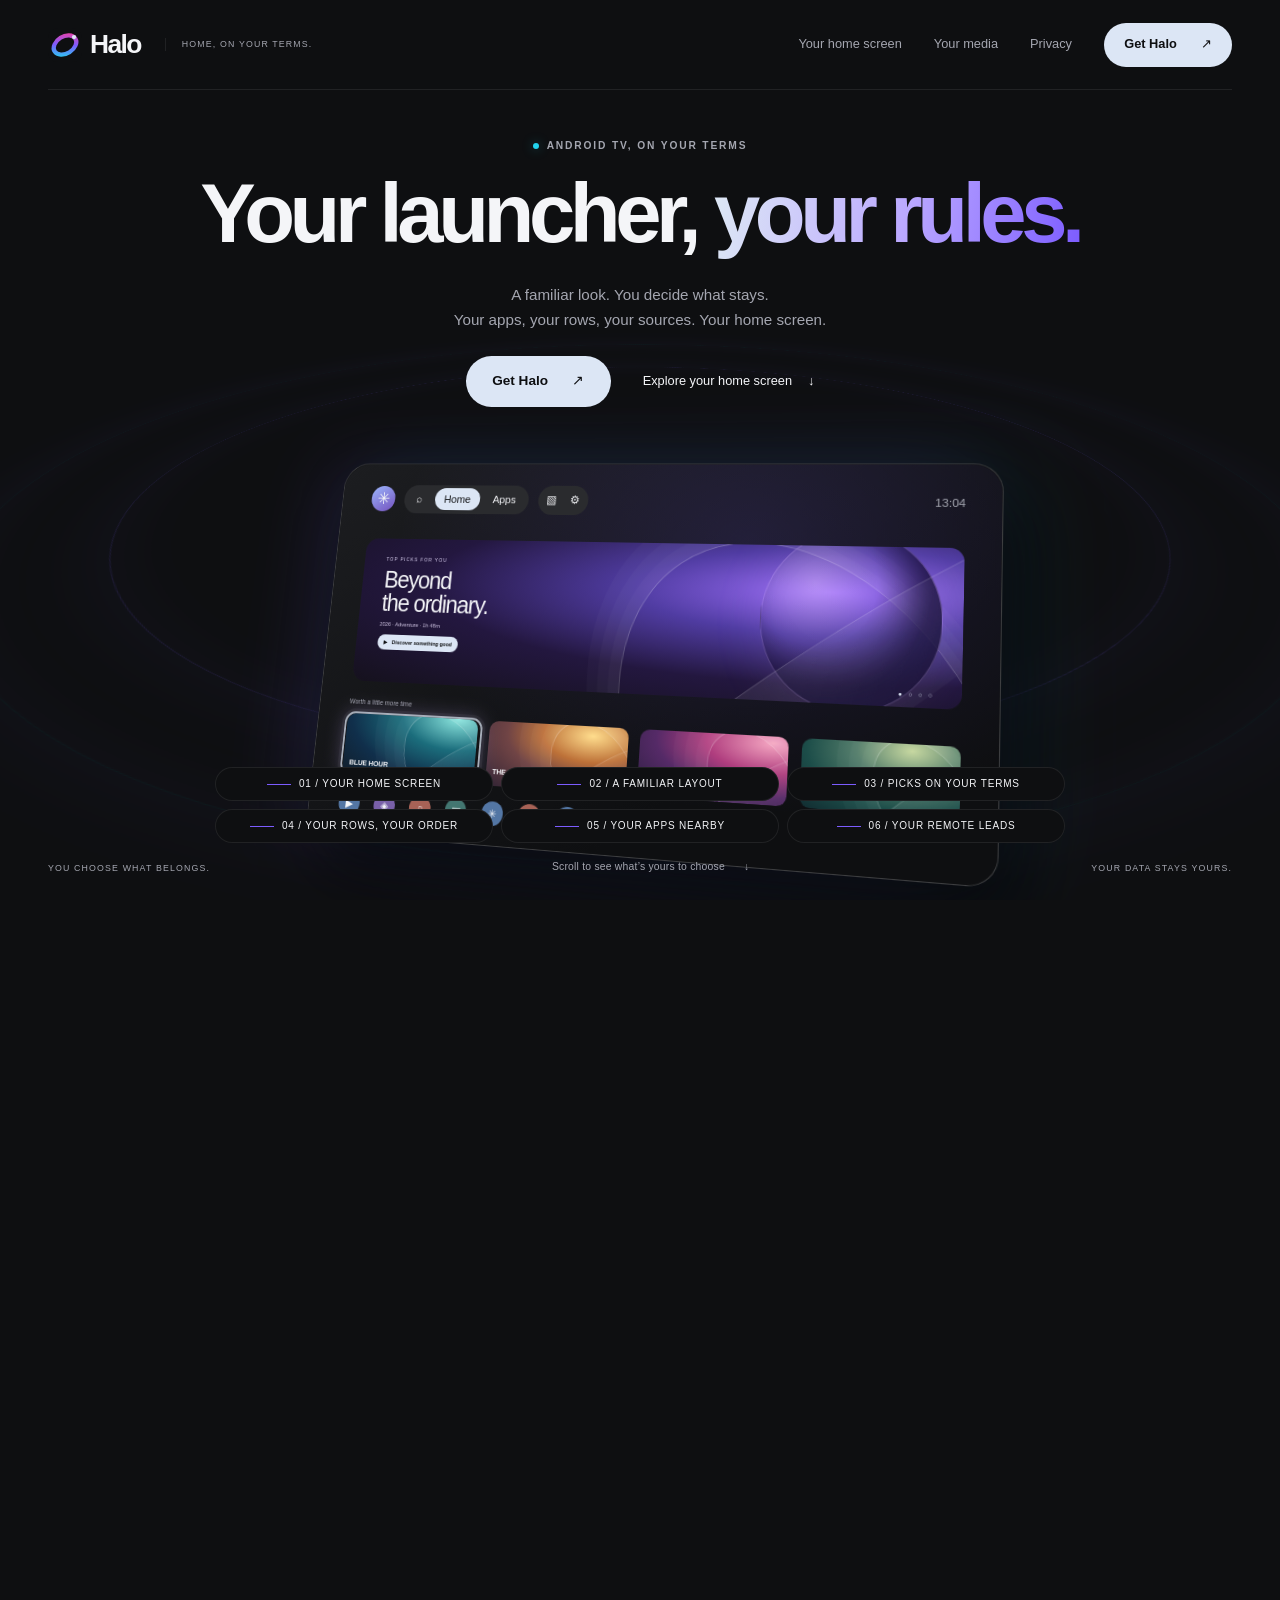
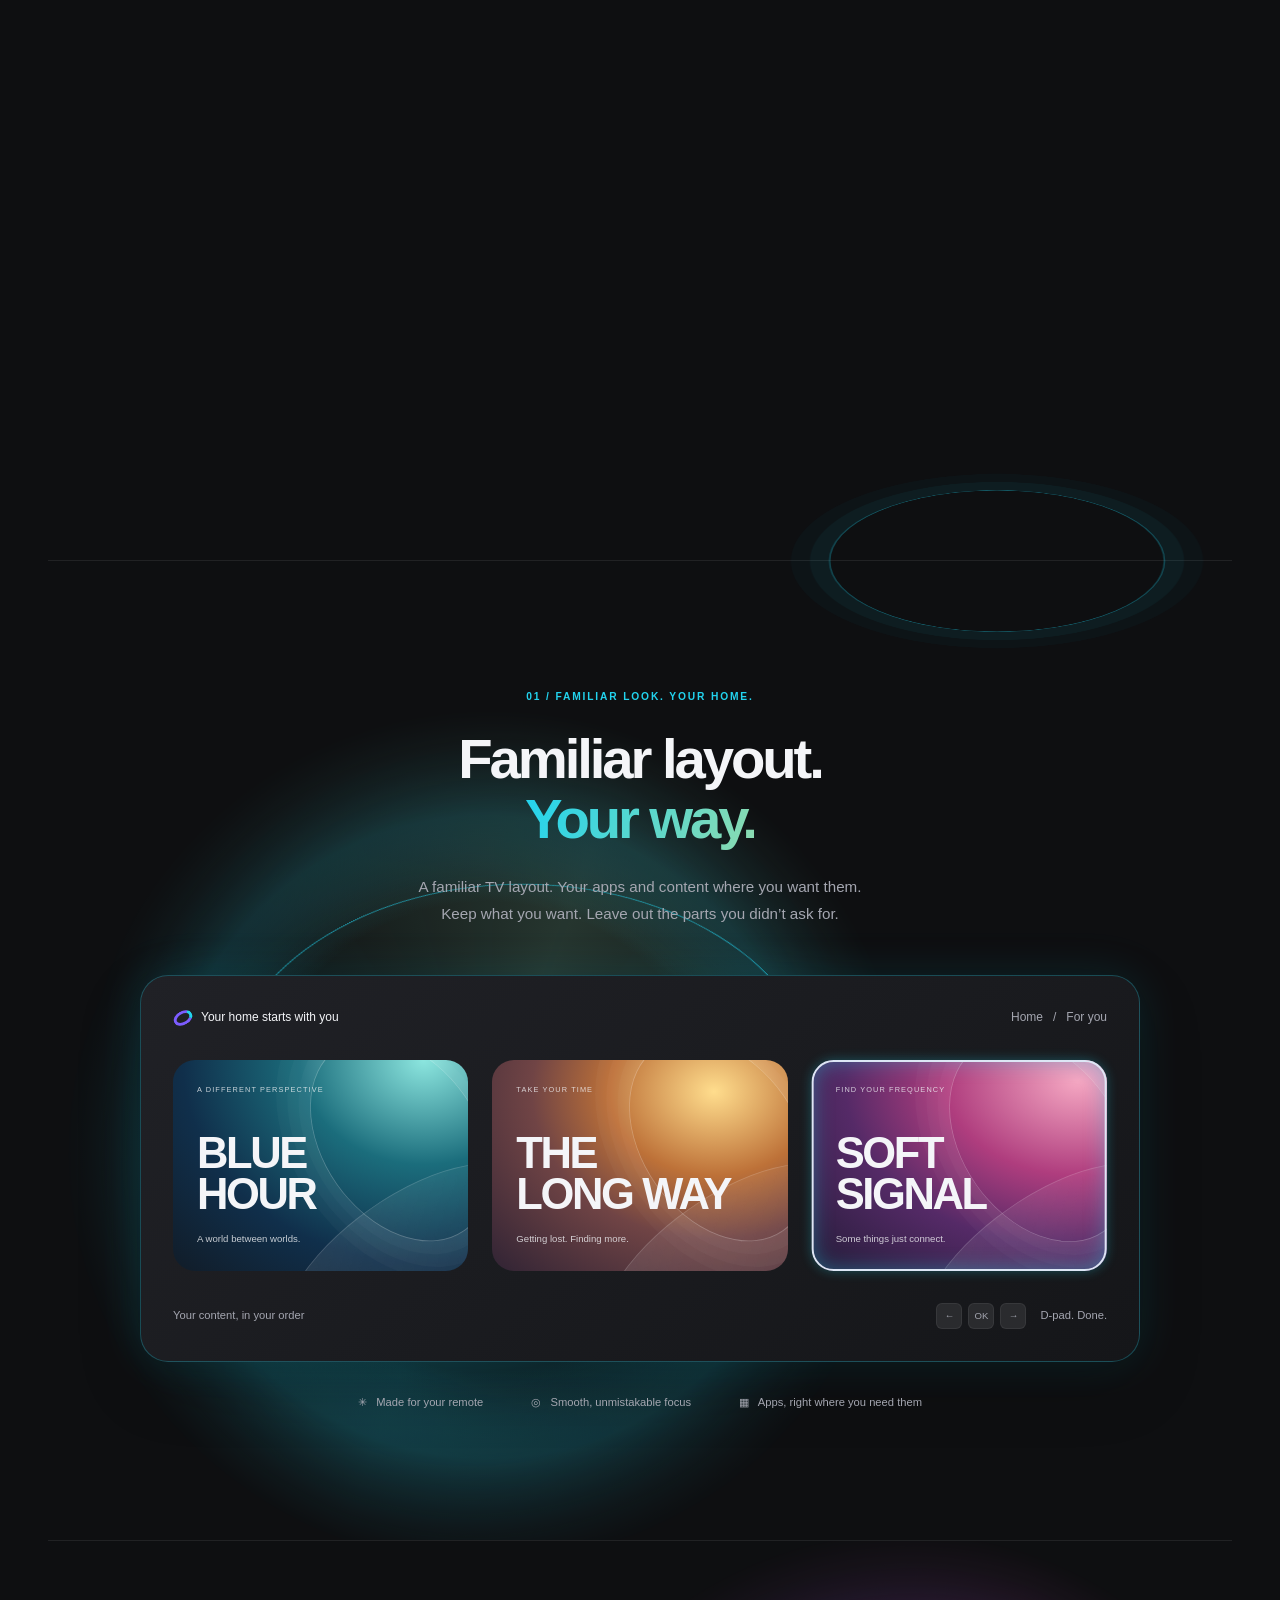
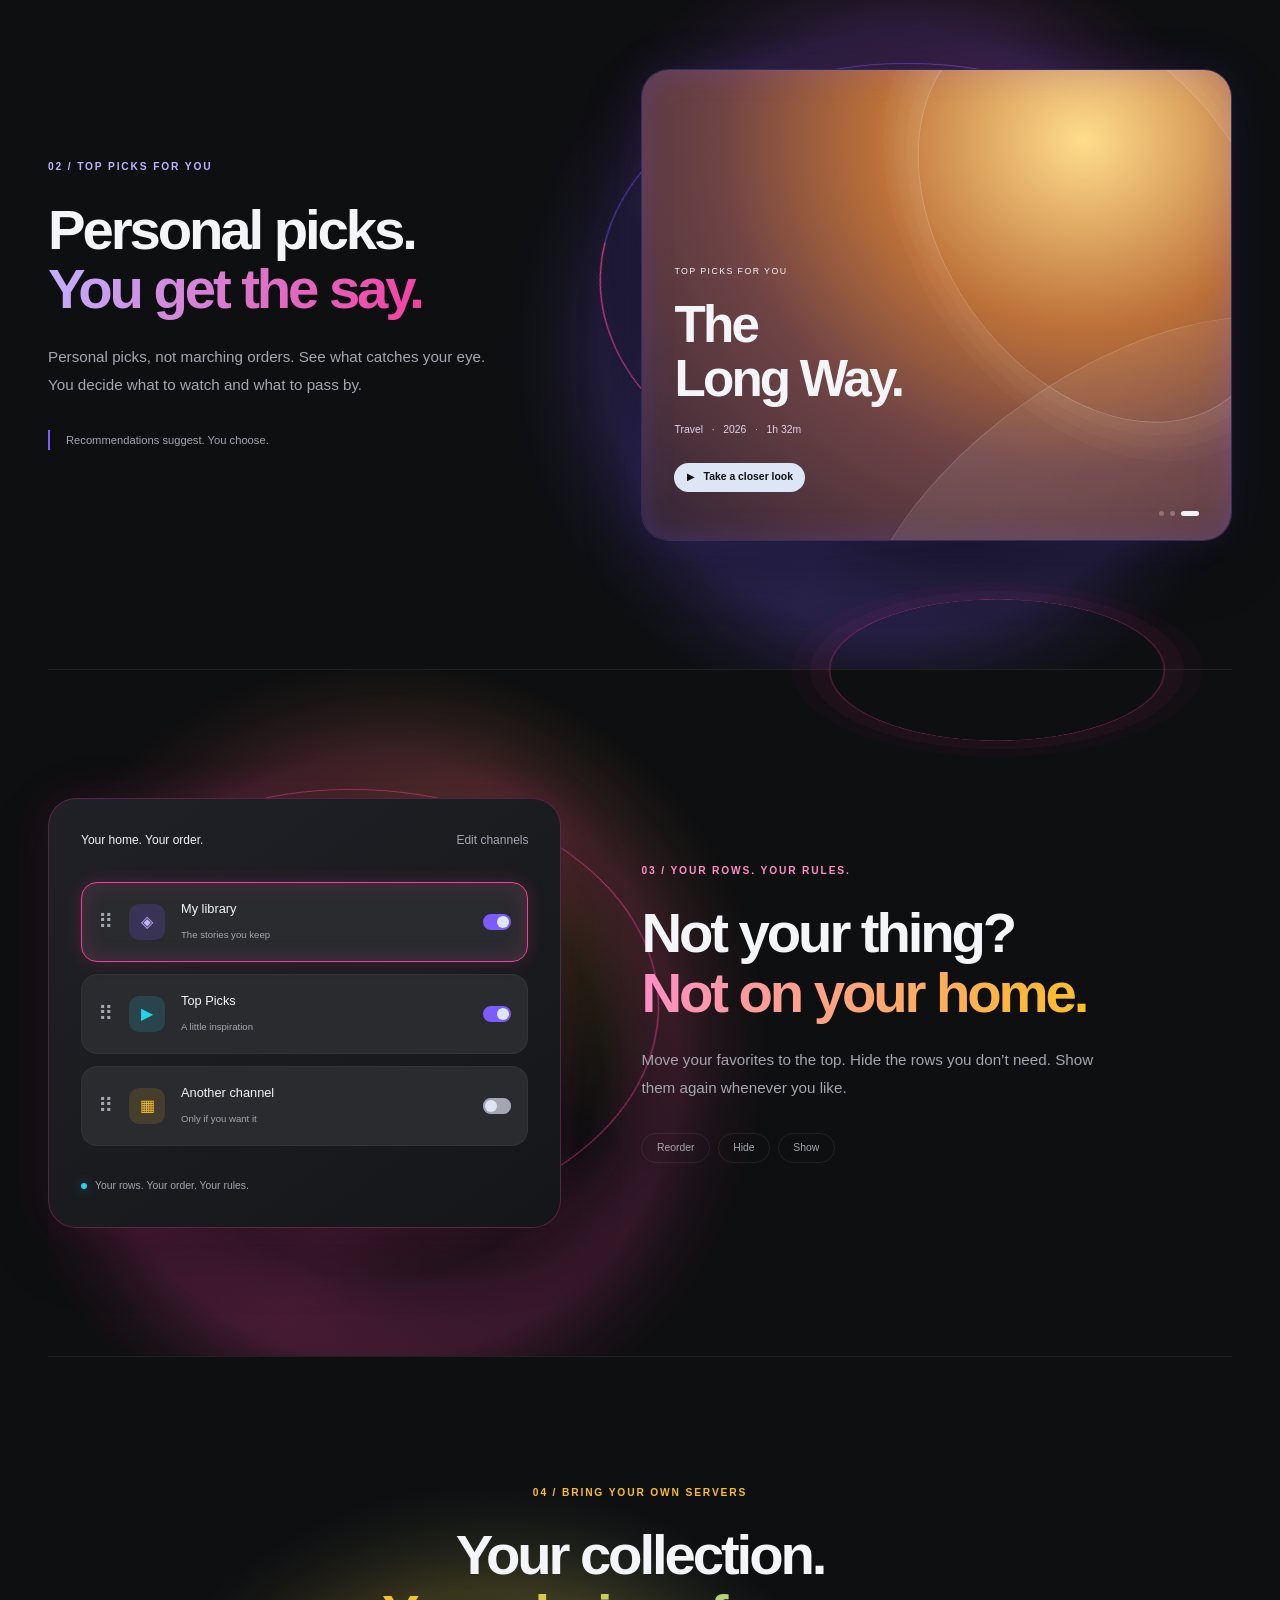
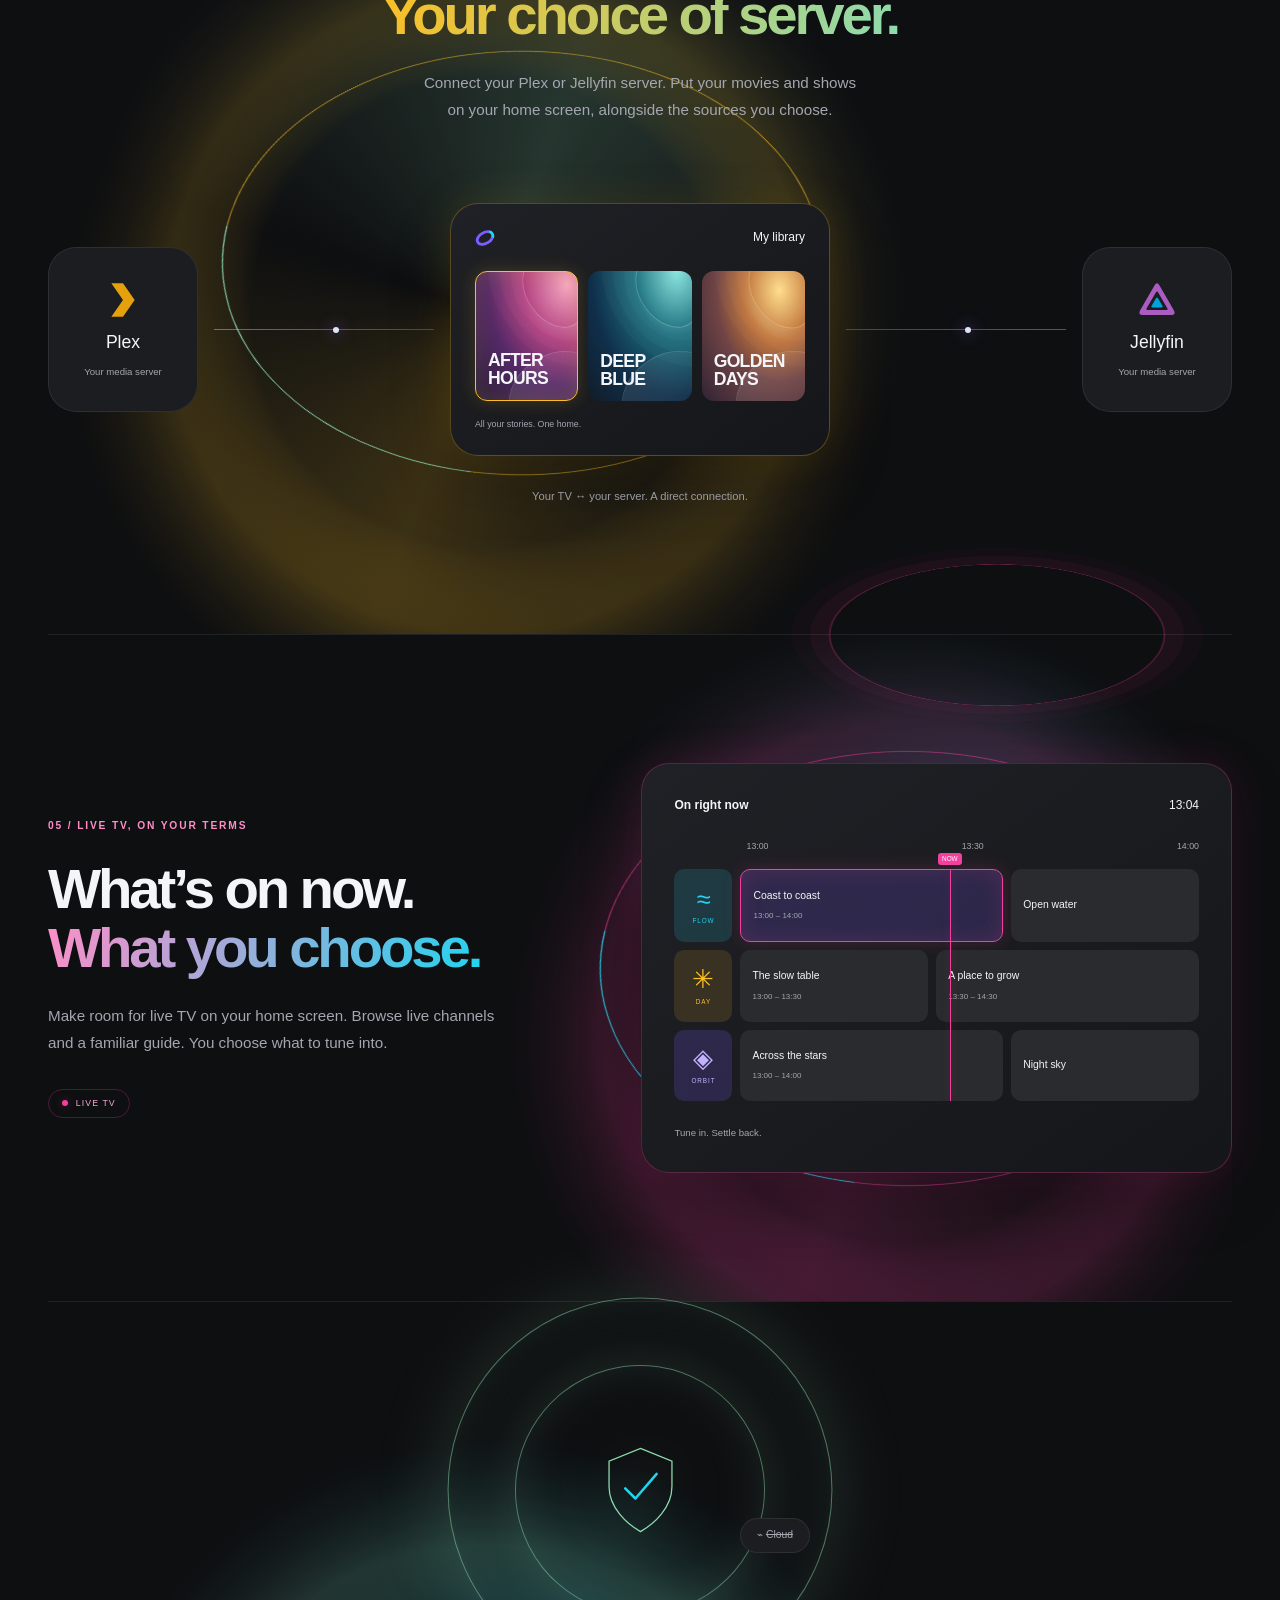
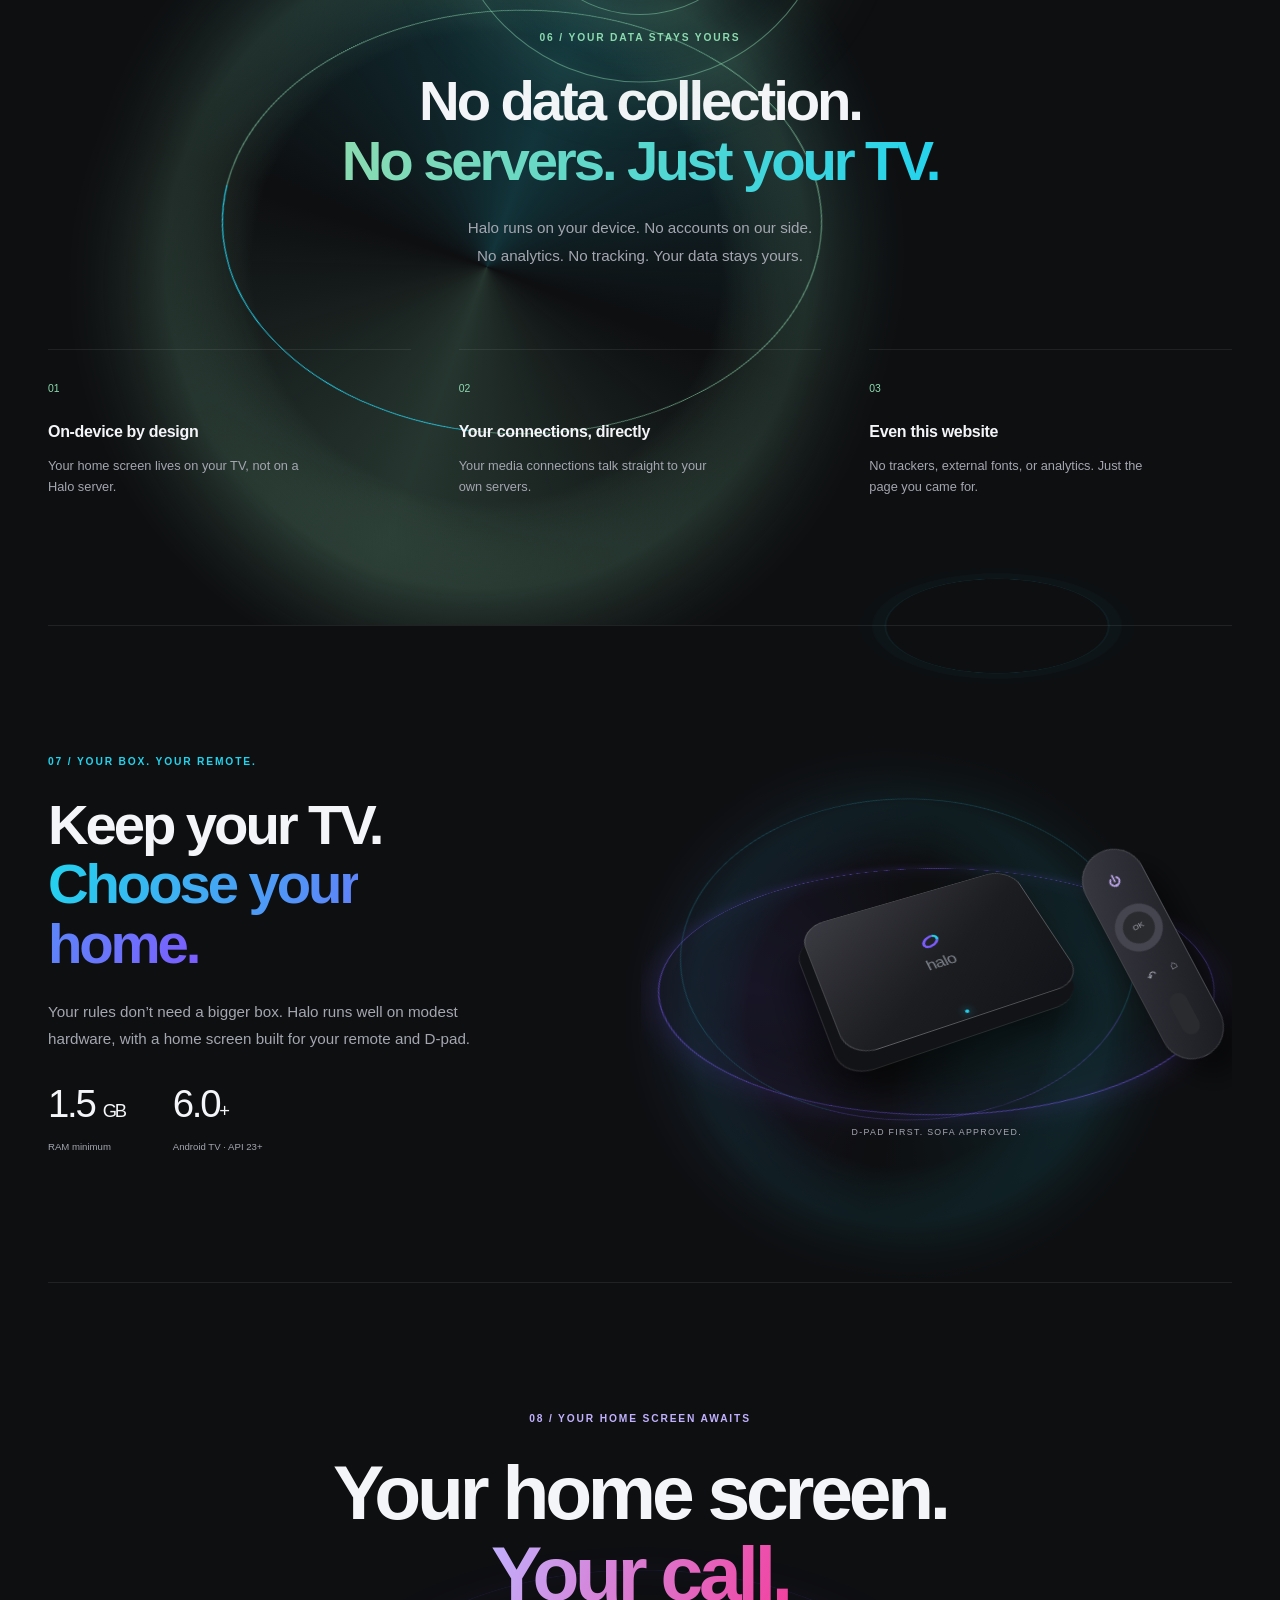
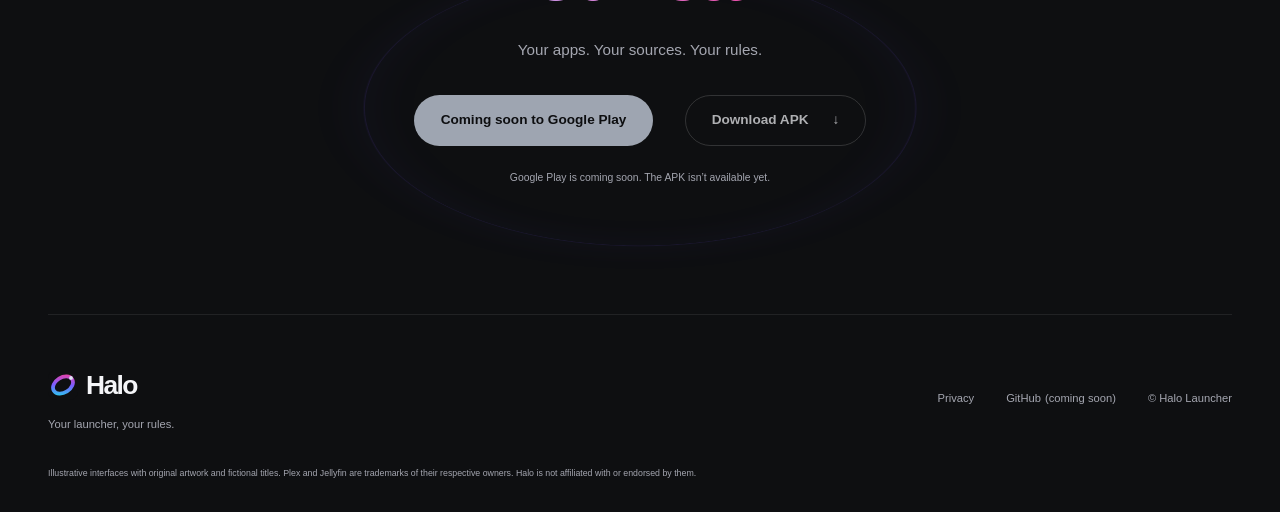
==== commit 2a610562: "Reframe copy around "Your launcher, your rules"" ====
--- a/index.html
+++ b/index.html
@@ -4,37 +4,37 @@
   <meta charset="utf-8">
   <meta name="viewport" content="width=device-width, initial-scale=1">
   <meta name="theme-color" content="#0e0f11">
-  <meta name="description" content="Meet Halo: a calm, fast home screen for Android TV. Your apps, personal media, and live TV. On your terms. No data collection. No servers.">
+  <meta name="description" content="Your launcher, your rules. A familiar Android TV home screen with your apps, rows, media, and live TV. Your choice. No data collection. No servers.">
   <meta property="og:type" content="website">
-  <meta property="og:title" content="Halo — Your TV, reimagined.">
-  <meta property="og:description" content="A calm, fast home screen for Android TV. Your entertainment. Your space.">
+  <meta property="og:title" content="Halo — Your launcher, your rules.">
+  <meta property="og:description" content="A familiar Android TV home screen. Choose your rows. Bring your media. Keep your data yours.">
   <meta property="og:url" content="https://halolauncher.com/">
   <meta name="twitter:card" content="summary">
-  <meta name="twitter:title" content="Halo — Your TV, reimagined.">
-  <meta name="twitter:description" content="A calm, fast home screen for Android TV. No data collection. No servers.">
+  <meta name="twitter:title" content="Halo — Your launcher, your rules.">
+  <meta name="twitter:description" content="Your Android TV home screen, on your terms. Choose your rows and sources. No data collection. No servers.">
   <link rel="canonical" href="https://halolauncher.com/">
   <link rel="icon" href="favicon.svg" type="image/svg+xml">
   <link rel="stylesheet" href="assets/css/site.css">
   <script src="assets/js/site.js" defer></script>
-  <title>Halo — Your TV, reimagined.</title>
+  <title>Halo — Your launcher, your rules.</title>
 </head>
 <body>
   <a class="skip" href="#main">Skip to content</a>
   <header class="site-header">
-    <a class="brand" href="#" aria-label="Halo home"><img src="favicon.svg" width="34" height="34" alt="">Halo<span class="brand-caption">ANDROID TV, AT HOME.</span></a>
+    <a class="brand" href="#" aria-label="Halo home"><img src="favicon.svg" width="34" height="34" alt="">Halo<span class="brand-caption">HOME, ON YOUR TERMS.</span></a>
     <nav aria-label="Main navigation">
       <button class="menu-button" aria-expanded="false" aria-controls="nav-links">Menu <span aria-hidden="true">＋</span></button>
-      <div id="nav-links" class="nav-links"><a href="#features">The experience</a><a href="#connections">Your media</a><a href="#privacy">Privacy</a><a class="button button-small" href="#download">Get Halo <span aria-hidden="true">↗</span></a></div>
+      <div id="nav-links" class="nav-links"><a href="#features">Your home screen</a><a href="#connections">Your media</a><a href="#privacy">Privacy</a><a class="button button-small" href="#download">Get Halo <span aria-hidden="true">↗</span></a></div>
     </nav>
   </header>
   <main id="main">
     <section class="hero" id="intro" aria-labelledby="hero-title">
       <div class="hero-sticky">
         <div class="hero-copy">
-          <p class="eyebrow"><span class="status-dot"></span> A NEW HOME FOR ANDROID TV</p>
-          <h1 id="hero-title">Your TV,<br class="mobile-break"> <span>reimagined.</span></h1>
-          <p>A little less noise. A lot more you.<br>A calm, fast home screen for everything you love.</p>
-          <div class="actions"><a class="button" href="#download">Get Halo <span aria-hidden="true">↗</span></a><a class="text-link" href="#features">Explore the experience <span aria-hidden="true">↓</span></a></div>
+          <p class="eyebrow"><span class="status-dot"></span> ANDROID TV, ON YOUR TERMS</p>
+          <h1 id="hero-title">Your launcher,<br class="mobile-break"> <span>your rules.</span></h1>
+          <p>A familiar look. You decide what stays.<br>Your apps, your rows, your sources. Your home screen.</p>
+          <div class="actions"><a class="button" href="#download">Get Halo <span aria-hidden="true">↗</span></a><a class="text-link" href="#features">Explore your home screen <span aria-hidden="true">↓</span></a></div>
         </div>
         <div class="hero-stage" role="img" aria-label="Stylized Halo TV home screen with navigation, a Top Picks carousel, content cards, and apps. Scroll to see its six layers separate.">
           <div class="orbit orbit-one"></div><div class="orbit orbit-two"></div>
@@ -46,26 +46,26 @@
             <div class="tv-layer apps-layer" style="--layer:4"><div class="tv-apps"><small>Your apps</small><div class="app-icons"><i>▶</i><i>◈</i><i>♫</i><i>▣</i><i>✳</i><i>◎</i><i>▰</i><i>✦</i></div></div></div>
             <div class="tv-layer focus-layer" style="--layer:5"><div class="hero-focus"></div></div>
           </div>
-          <div class="stack-labels" aria-hidden="true"><span class="layer-label" data-number="01">01 / A little atmosphere</span><span class="layer-label" data-number="02">02 / Familiar by design</span><span class="layer-label" data-number="03">03 / Your next favorite</span><span class="layer-label" data-number="04">04 / Everything in its place</span><span class="layer-label" data-number="05">05 / One click away</span><span class="layer-label" data-number="06">06 / Focus on what matters</span></div>
+          <div class="stack-labels" aria-hidden="true"><span class="layer-label" data-number="01">01 / Your home screen</span><span class="layer-label" data-number="02">02 / A familiar layout</span><span class="layer-label" data-number="03">03 / Picks on your terms</span><span class="layer-label" data-number="04">04 / Your rows, your order</span><span class="layer-label" data-number="05">05 / Your apps nearby</span><span class="layer-label" data-number="06">06 / Your remote leads</span></div>
         </div>
-        <div class="hero-bottom"><span>DESIGNED AROUND YOUR EVENING.</span><span class="scroll-cue">Scroll to look a little closer <span aria-hidden="true">↓</span></span><span>NOT AROUND YOUR DATA.</span></div>
+        <div class="hero-bottom"><span>YOU CHOOSE WHAT BELONGS.</span><span class="scroll-cue">Scroll to see what’s yours to choose <span aria-hidden="true">↓</span></span><span>YOUR DATA STAYS YOURS.</span></div>
       </div>
     </section>
 
     <section id="features" class="feature home-feature" data-progress aria-labelledby="home-title">
       <div class="feature-halo" aria-hidden="true"></div><div class="halo-divider" aria-hidden="true"></div>
-      <div class="section-heading"><p class="eyebrow">01 / FEEL RIGHT AT HOME</p><h2 id="home-title">Less searching.<br><span>More settling in.</span></h2><p>Your content in thoughtful rows. Your apps close by.<br class="desktop-break"> And a focus that follows your remote, not the other way around.</p></div>
+      <div class="section-heading"><p class="eyebrow">01 / FAMILIAR LOOK. YOUR HOME.</p><h2 id="home-title">Familiar layout.<br><span>Your way.</span></h2><p>A familiar TV layout. Your apps and content where you want them.<br class="desktop-break"> Keep what you want. Leave out the parts you didn’t ask for.</p></div>
       <div class="home-demo demo-panel" role="img" aria-label="Content row demonstration: focus moves smoothly between Blue Hour, The Long Way, and Soft Signal as you scroll.">
-        <div class="demo-topline"><span><span class="mini-halo"></span> Your evening starts here</span><span class="muted">Home &nbsp; / &nbsp; For you</span></div>
-        <div class="home-cards"><div class="poster art art-cyan"><span class="poster-kicker">A DIFFERENT PERSPECTIVE</span><strong>BLUE<br>HOUR</strong><small>A world between worlds.</small></div><div class="poster art art-amber"><span class="poster-kicker">TAKE YOUR TIME</span><strong>THE<br>LONG WAY</strong><small>Getting lost. Finding more.</small></div><div class="poster art art-pink"><span class="poster-kicker">TUNE INTO SOMETHING NEW</span><strong>SOFT<br>SIGNAL</strong><small>Some things just connect.</small></div><div class="moving-focus"></div></div>
-        <div class="home-demo-footer"><span>Picked for a quiet night in</span><div class="remote-hint"><kbd>←</kbd><kbd>OK</kbd><kbd>→</kbd><span>D-pad. Done.</span></div></div>
+        <div class="demo-topline"><span><span class="mini-halo"></span> Your home starts with you</span><span class="muted">Home &nbsp; / &nbsp; For you</span></div>
+        <div class="home-cards"><div class="poster art art-cyan"><span class="poster-kicker">A DIFFERENT PERSPECTIVE</span><strong>BLUE<br>HOUR</strong><small>A world between worlds.</small></div><div class="poster art art-amber"><span class="poster-kicker">TAKE YOUR TIME</span><strong>THE<br>LONG WAY</strong><small>Getting lost. Finding more.</small></div><div class="poster art art-pink"><span class="poster-kicker">FIND YOUR FREQUENCY</span><strong>SOFT<br>SIGNAL</strong><small>Some things just connect.</small></div><div class="moving-focus"></div></div>
+        <div class="home-demo-footer"><span>Your content, in your order</span><div class="remote-hint"><kbd>←</kbd><kbd>OK</kbd><kbd>→</kbd><span>D-pad. Done.</span></div></div>
       </div>
       <div class="feature-notes"><span>✳ &nbsp; Made for your remote</span><span>◎ &nbsp; Smooth, unmistakable focus</span><span>▦ &nbsp; Apps, right where you need them</span></div>
     </section>
 
     <section class="feature split picks-feature" id="top-picks" data-progress aria-labelledby="picks-title">
       <div class="feature-halo" aria-hidden="true"></div>
-      <div class="feature-copy"><p class="eyebrow">02 / TOP PICKS FOR YOU</p><h2 id="picks-title">Something good.<br><span>Already in view.</span></h2><p>A big, beautiful invitation to your next watch. Personalized picks with room for the story, not the clutter.</p><p class="detail-note">A little inspiration. A single click to explore.</p></div>
+      <div class="feature-copy"><p class="eyebrow">02 / TOP PICKS FOR YOU</p><h2 id="picks-title">Personal picks.<br><span>You get the say.</span></h2><p>Personal picks, not marching orders. See what catches your eye. You decide what to watch and what to pass by.</p><p class="detail-note">Recommendations suggest. You choose.</p></div>
       <div class="carousel-demo demo-panel" role="img" aria-label="Top Picks carousel advances between invented titles Beyond the Ordinary, Blue Hour, and The Long Way as you scroll.">
         <div class="carousel-track"><article class="carousel-slide art art-violet"><div class="art-orb"></div><div class="slide-copy"><small>TOP PICKS FOR YOU</small><h3>Beyond the<br>ordinary.</h3><p>Adventure &nbsp; · &nbsp; 2026 &nbsp; · &nbsp; 1h 48m</p><span class="mini-button">▶ &nbsp; Take a closer look</span></div></article><article class="carousel-slide art art-cyan"><div class="slide-copy"><small>TOP PICKS FOR YOU</small><h3>Blue<br>Hour.</h3><p>Discovery &nbsp; · &nbsp; 2026 &nbsp; · &nbsp; 52m</p><span class="mini-button">▶ &nbsp; Take a closer look</span></div></article><article class="carousel-slide art art-amber"><div class="slide-copy"><small>TOP PICKS FOR YOU</small><h3>The<br>Long Way.</h3><p>Travel &nbsp; · &nbsp; 2026 &nbsp; · &nbsp; 1h 32m</p><span class="mini-button">▶ &nbsp; Take a closer look</span></div></article></div>
         <div class="carousel-dots"><i></i><i></i><i></i></div>
@@ -77,14 +77,14 @@
       <div class="channel-demo demo-panel" role="img" aria-label="Editable channels demonstration. A personal library moves to the top, while an unwanted row is hidden.">
         <div class="demo-topline"><span>Your home. Your order.</span><span class="muted">Edit channels</span></div>
         <div class="channel-rows"><div class="channel-row channel-a"><span class="drag-handle">⠿</span><span class="row-icon violet">◈</span><div><strong>My library</strong><small>The stories you keep</small></div><span class="toggle on"></span></div><div class="channel-row channel-b"><span class="drag-handle">⠿</span><span class="row-icon cyan">▶</span><div><strong>Top Picks</strong><small>A little inspiration</small></div><span class="toggle on"></span></div><div class="channel-row channel-c"><span class="drag-handle">⠿</span><span class="row-icon amber">▦</span><div><strong>Another channel</strong><small>Only if you want it</small></div><span class="toggle off"></span></div></div>
-        <div class="saved-note"><span class="status-dot"></span> A home screen that feels like yours.</div>
+        <div class="saved-note"><span class="status-dot"></span> Your rows. Your order. Your rules.</div>
       </div>
-      <div class="feature-copy"><p class="eyebrow">03 / MAKE ROOM FOR YOUR THINGS</p><h2 id="channels-title">Not your thing?<br><span>Not on your home.</span></h2><p>Move your favorites to the top. Hide the rows you don’t need. Bring them back whenever you like.</p><div class="inline-tags"><span>Reorder</span><span>Hide</span><span>Make it yours</span></div></div>
+      <div class="feature-copy"><p class="eyebrow">03 / YOUR ROWS. YOUR RULES.</p><h2 id="channels-title">Not your thing?<br><span>Not on your home.</span></h2><p>Move your favorites to the top. Hide the rows you don’t need. Show them again whenever you like.</p><div class="inline-tags"><span>Reorder</span><span>Hide</span><span>Show</span></div></div>
     </section>
 
     <section class="feature connections-feature" id="connections" data-progress aria-labelledby="connections-title">
       <div class="feature-halo" aria-hidden="true"></div>
-      <div class="section-heading"><p class="eyebrow">04 / YOUR LIBRARY, FRONT AND CENTER</p><h2 id="connections-title">You bring the collection.<br><span>We make it feel at home.</span></h2><p>Connect Plex or Jellyfin. Find your own movies and shows<br class="desktop-break"> in beautiful rows, alongside the rest of your evening.</p></div>
+      <div class="section-heading"><p class="eyebrow">04 / BRING YOUR OWN SERVERS</p><h2 id="connections-title">Your collection.<br><span>Your choice of server.</span></h2><p>Connect your Plex or Jellyfin server. Put your movies and shows<br class="desktop-break"> on your home screen, alongside the sources you choose.</p></div>
       <div class="connection-diagram" role="img" aria-label="Plex and Jellyfin connect directly to Halo, bringing your personal media libraries to your TV.">
         <div class="provider provider-plex"><img src="assets/img/plex.svg" width="40" height="40" alt=""><strong>Plex</strong><small>Your media server</small></div>
         <div class="connection-wire wire-left"><span></span></div>
@@ -97,7 +97,7 @@
 
     <section class="feature split live-feature" id="live-tv" data-progress aria-labelledby="live-title">
       <div class="feature-halo" aria-hidden="true"></div><div class="halo-divider" aria-hidden="true"></div>
-      <div class="feature-copy"><p class="eyebrow">05 / IN THE MOMENT</p><h2 id="live-title">A place for<br><span>what’s on now.</span></h2><p>Sometimes the best choice is to tune in. Live channels and a clear, familiar guide bring a little lean-back to your home screen.</p><span class="live-badge"><span class="status-dot"></span> LIVE TV</span></div>
+      <div class="feature-copy"><p class="eyebrow">05 / LIVE TV, ON YOUR TERMS</p><h2 id="live-title">What’s on now.<br><span>What you choose.</span></h2><p>Make room for live TV on your home screen. Browse live channels and a familiar guide. You choose what to tune into.</p><span class="live-badge"><span class="status-dot"></span> LIVE TV</span></div>
       <div class="epg demo-panel" role="img" aria-label="Illustrative live TV guide with three invented channels. A now indicator moves across programs as you scroll.">
         <div class="demo-topline"><strong>On right now</strong><span>13:04</span></div><div class="epg-times"><span>13:00</span><span>13:30</span><span>14:00</span></div><div class="epg-body"><div class="epg-row"><span class="station cyan">≈<small>FLOW</small></span><div class="program current">Coast to coast<small>13:00 – 14:00</small></div><div class="program">Open water</div></div><div class="epg-row"><span class="station amber">✳<small>DAY</small></span><div class="program">The slow table<small>13:00 – 13:30</small></div><div class="program">A place to grow<small>13:30 – 14:30</small></div></div><div class="epg-row"><span class="station violet">◈<small>ORBIT</small></span><div class="program">Across the stars<small>13:00 – 14:00</small></div><div class="program">Night sky</div></div><div class="now-line"><span>NOW</span></div></div><p class="epg-caption">Tune in. Settle back.</p>
       </div>
@@ -106,18 +106,18 @@
     <section class="feature privacy-feature" id="privacy" data-progress aria-labelledby="privacy-title">
       <div class="feature-halo" aria-hidden="true"></div>
       <div class="privacy-visual" aria-hidden="true"><div class="privacy-ring ring-outer"></div><div class="privacy-ring ring-inner"></div><svg class="shield" viewBox="0 0 100 110" fill="none"><path d="M50 6 87 21v30c0 25-21 44-37 53C34 95 13 76 13 51V21Z"/><path class="shield-check" d="m32 53 12 12 25-29"/></svg><span class="privacy-satellite">⌁ <s>Cloud</s></span></div>
-      <div class="section-heading"><p class="eyebrow">06 / YOUR HOME IS YOUR BUSINESS</p><h2 id="privacy-title">No data collection.<br><span>No servers. Just your TV.</span></h2><p>Halo runs on your device. No accounts on our side.<br class="desktop-break"> No analytics. No tracking. Nothing to follow you home.</p></div>
+      <div class="section-heading"><p class="eyebrow">06 / YOUR DATA STAYS YOURS</p><h2 id="privacy-title">No data collection.<br><span>No servers. Just your TV.</span></h2><p>Halo runs on your device. No accounts on our side.<br class="desktop-break"> No analytics. No tracking. Your data stays yours.</p></div>
       <div class="privacy-facts"><div><span>01</span><h3>On-device by design</h3><p>Your home screen lives on your TV, not on a Halo server.</p></div><div><span>02</span><h3>Your connections, directly</h3><p>Your media connections talk straight to your own servers.</p></div><div><span>03</span><h3>Even this website</h3><p>No trackers, external fonts, or analytics. Just the page you came for.</p></div></div>
     </section>
 
     <section class="feature split hardware-feature" id="any-tv" data-progress aria-labelledby="hardware-title">
       <div class="feature-halo" aria-hidden="true"></div><div class="halo-divider" aria-hidden="true"></div>
-      <div class="feature-copy"><p class="eyebrow">07 / SMALL BOX. BIG EVENING.</p><h2 id="hardware-title">A fresh start.<br><span>Not a new TV.</span></h2><p>Built to feel light, even on low-end hardware. Give the Android TV box you already own a home screen worth coming back to.</p><div class="hardware-specs"><div><strong>1.5 <span>GB</span></strong><small>RAM minimum</small></div><div><strong>6.0<span>+</span></strong><small>Android TV · API 23+</small></div></div></div>
+      <div class="feature-copy"><p class="eyebrow">07 / YOUR BOX. YOUR REMOTE.</p><h2 id="hardware-title">Keep your TV.<br><span>Choose your home.</span></h2><p>Your rules don’t need a bigger box. Halo runs well on modest hardware, with a home screen built for your remote and D-pad.</p><div class="hardware-specs"><div><strong>1.5 <span>GB</span></strong><small>RAM minimum</small></div><div><strong>6.0<span>+</span></strong><small>Android TV · API 23+</small></div></div></div>
       <div class="hardware-visual" role="img" aria-label="An Android TV box and D-pad remote surrounded by a glowing Halo ring."><div class="hardware-halo"></div><div class="tv-box"><span class="mini-halo"></span><span>halo</span><i></i></div><div class="remote"><span class="remote-power">⏻</span><div class="dpad"><span>OK</span></div><div class="remote-buttons"><span>↶</span><span>⌂</span></div><i></i></div><span class="hardware-label">D-PAD FIRST. SOFA APPROVED.</span></div>
     </section>
 
-    <section class="feature download-feature" id="download" data-progress aria-labelledby="download-title"><div class="download-orbit" aria-hidden="true"></div><p class="eyebrow">08 / MAKE YOURSELF AT HOME</p><h2 id="download-title">A better evening<br><span>starts with Halo.</span></h2><p>Your TV. Your content. Your space.</p><div class="actions"><a class="button unavailable" href="#" aria-disabled="true">Coming soon to Google Play</a><a class="button button-outline unavailable" href="#" aria-disabled="true">Download APK <span aria-hidden="true">↓</span></a></div><p class="availability-note">Getting the finishing touches. Downloads aren’t available yet.</p></section>
+    <section class="feature download-feature" id="download" data-progress aria-labelledby="download-title"><div class="download-orbit" aria-hidden="true"></div><p class="eyebrow">08 / YOUR HOME SCREEN AWAITS</p><h2 id="download-title">Your home screen.<br><span>Your call.</span></h2><p>Your apps. Your sources. Your rules.</p><div class="actions"><a class="button unavailable" href="#" aria-disabled="true">Coming soon to Google Play</a><a class="button button-outline unavailable" href="#" aria-disabled="true">Download APK <span aria-hidden="true">↓</span></a></div><p class="availability-note">Google Play is coming soon. The APK isn’t available yet.</p></section>
   </main>
-  <footer class="site-footer"><div><a class="brand" href="#" aria-label="Halo home"><img src="favicon.svg" width="30" height="30" alt="">Halo</a><p>A little less noise. A lot more you.</p></div><div class="footer-links"><a href="#privacy">Privacy</a><a class="unavailable" href="#" aria-disabled="true">GitHub <span class="muted">(coming soon)</span></a><span>© Halo Launcher</span></div><p class="legal-note">Illustrative interfaces with original artwork and fictional titles. Plex and Jellyfin are trademarks of their respective owners. Halo is not affiliated with or endorsed by them.</p></footer>
+  <footer class="site-footer"><div><a class="brand" href="#" aria-label="Halo home"><img src="favicon.svg" width="30" height="30" alt="">Halo</a><p>Your launcher, your rules.</p></div><div class="footer-links"><a href="#privacy">Privacy</a><a class="unavailable" href="#" aria-disabled="true">GitHub <span class="muted">(coming soon)</span></a><span>© Halo Launcher</span></div><p class="legal-note">Illustrative interfaces with original artwork and fictional titles. Plex and Jellyfin are trademarks of their respective owners. Halo is not affiliated with or endorsed by them.</p></footer>
 </body>
 </html>
